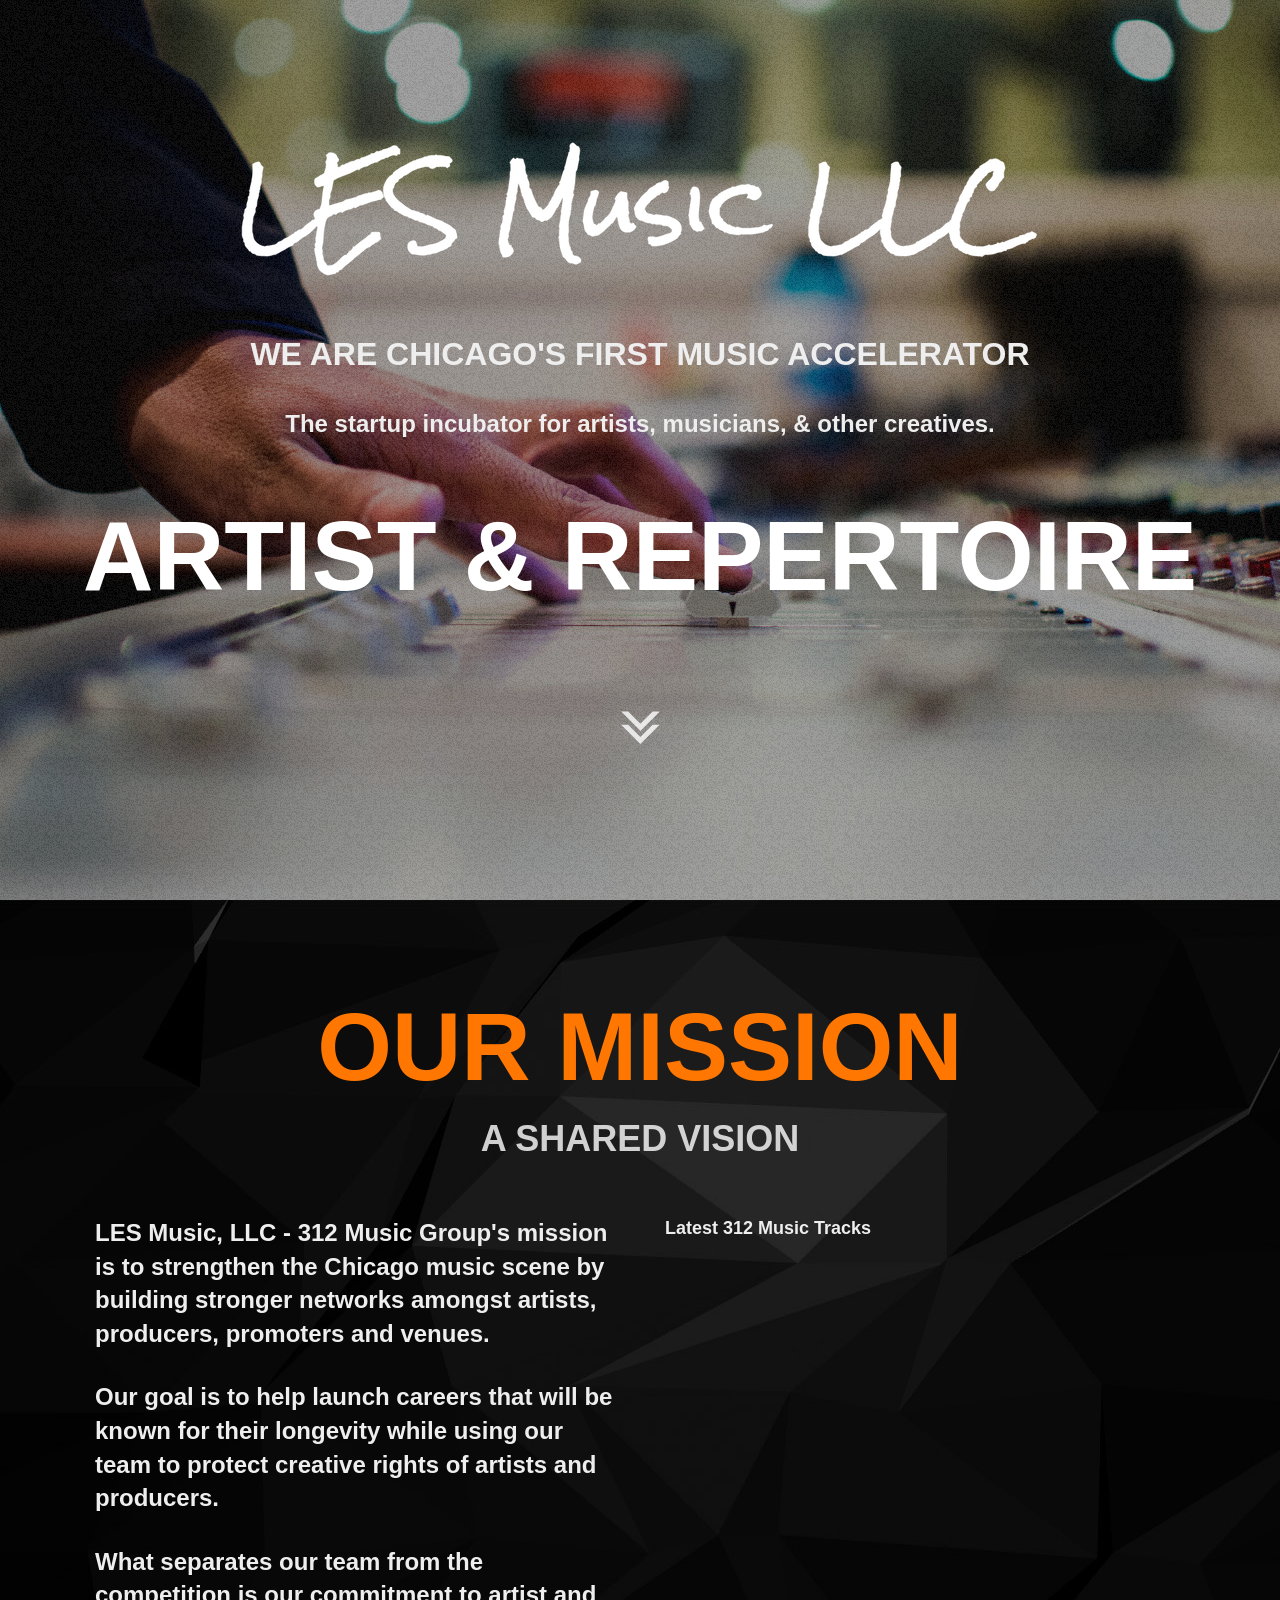
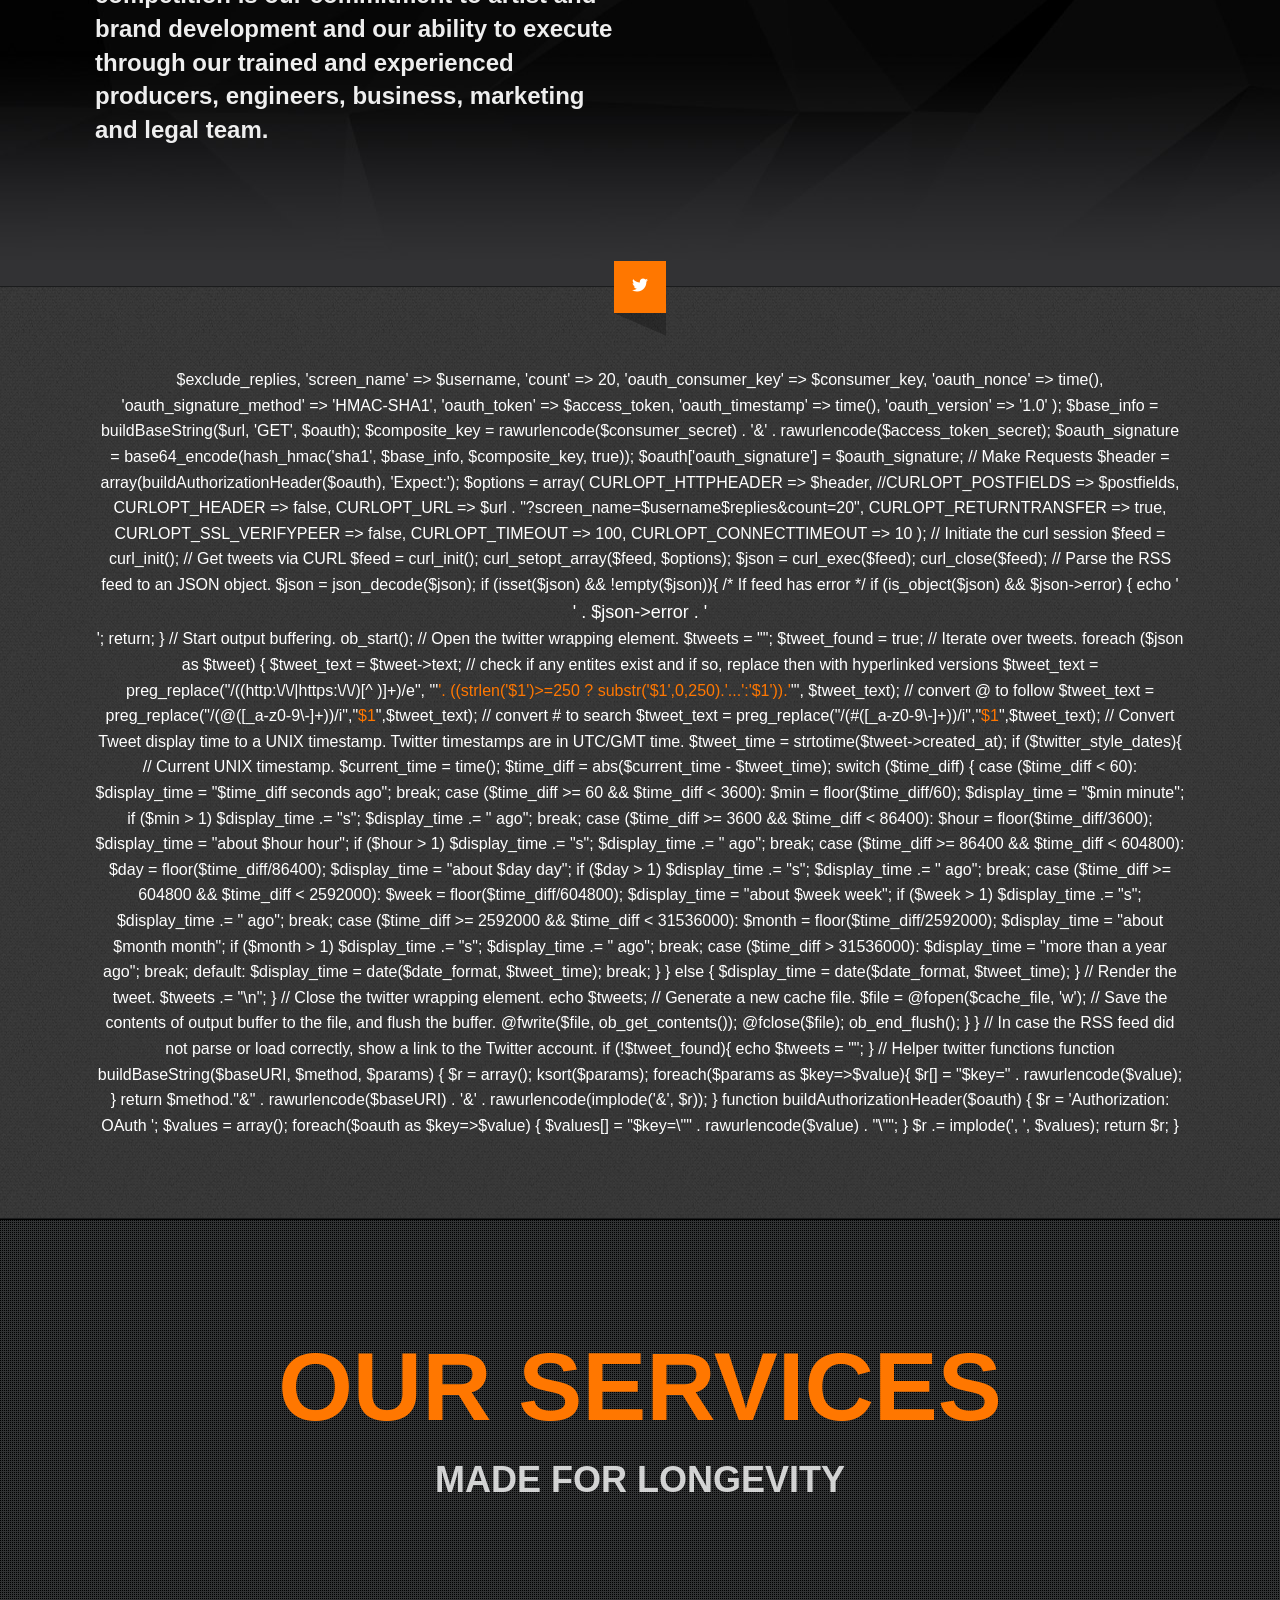
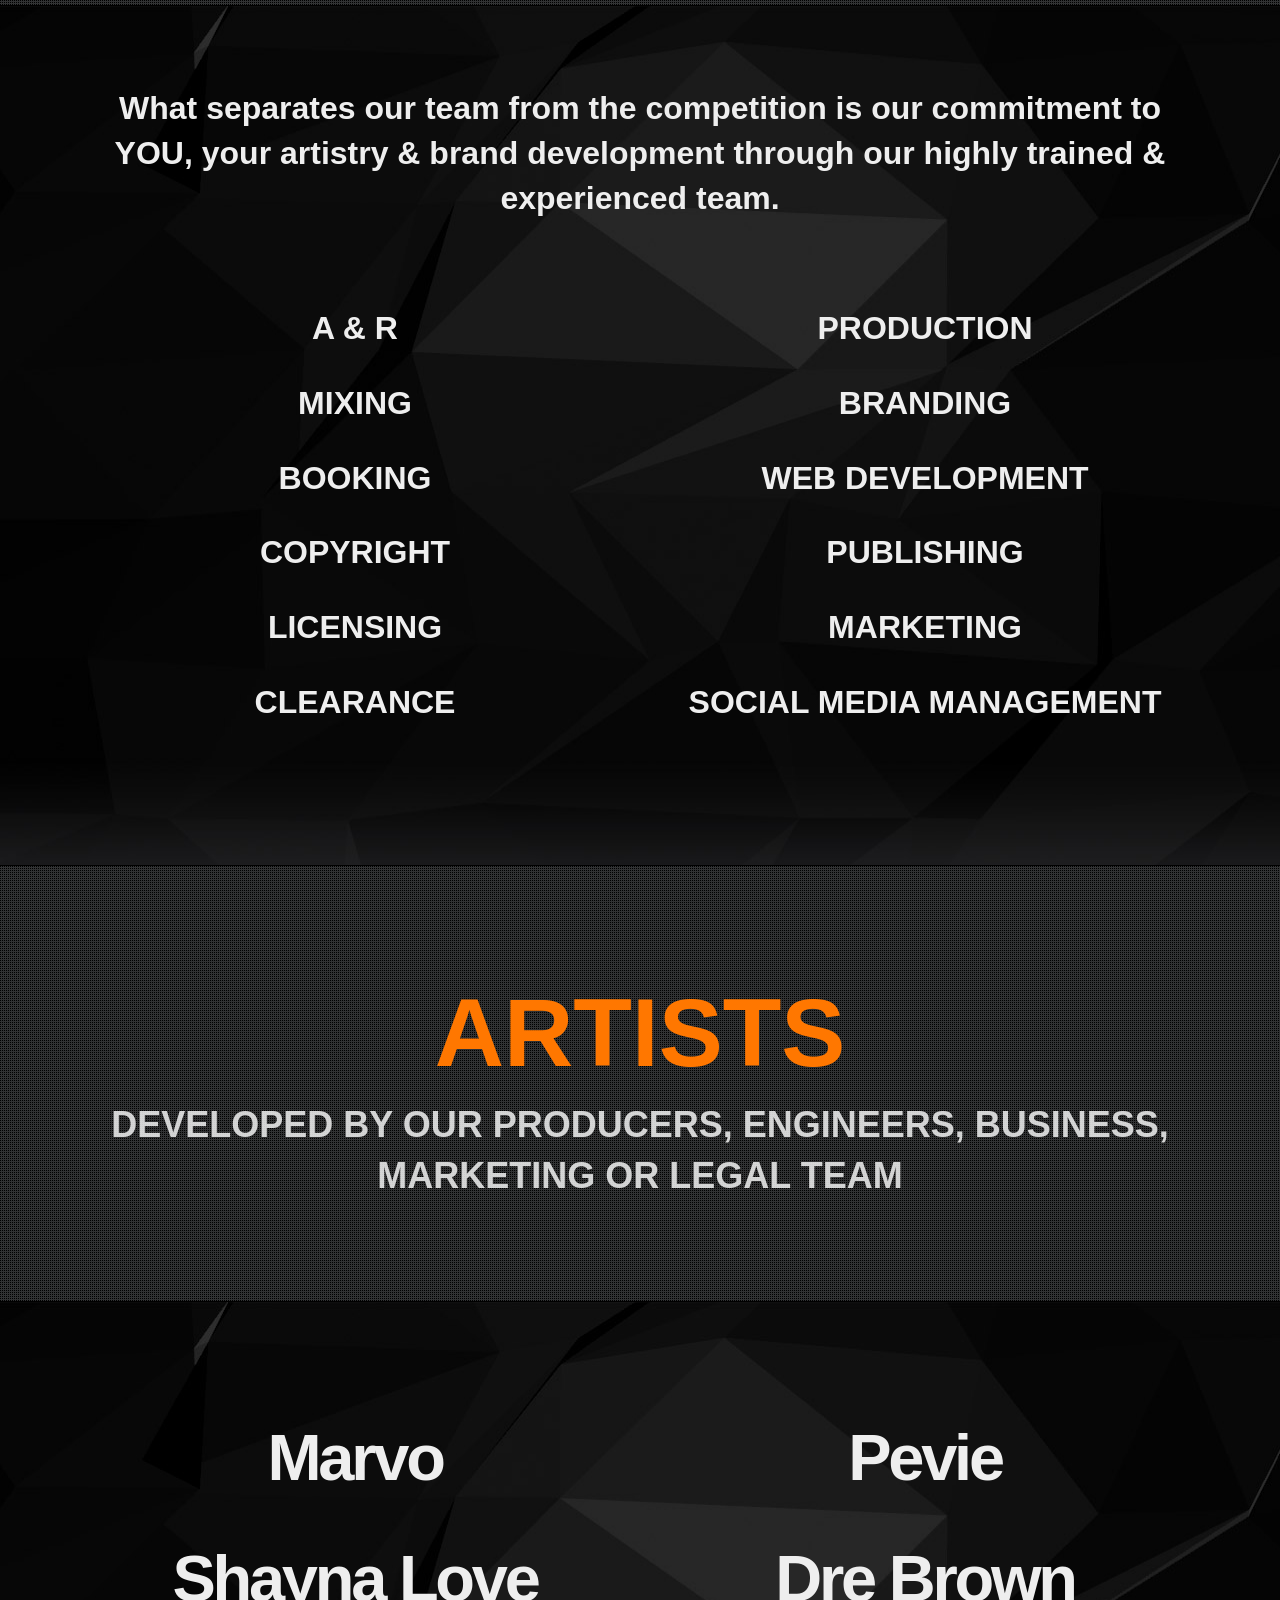
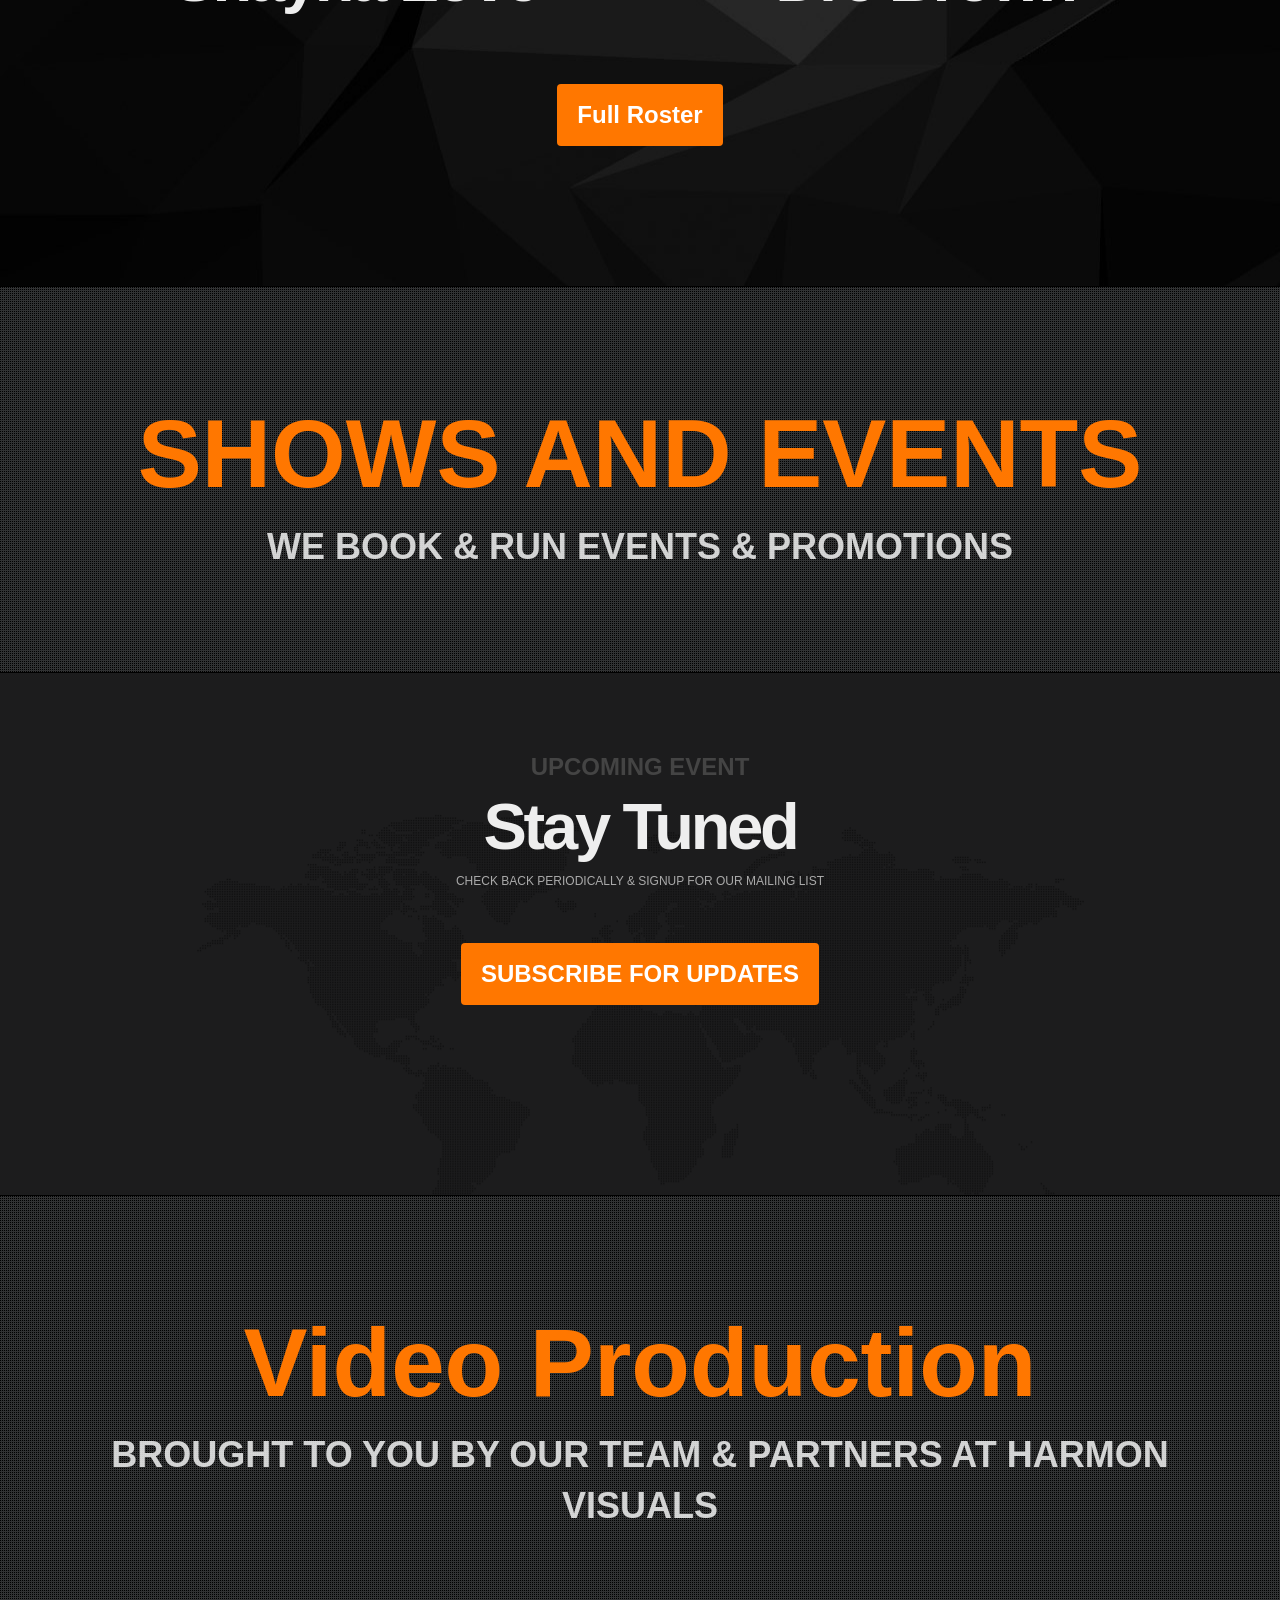
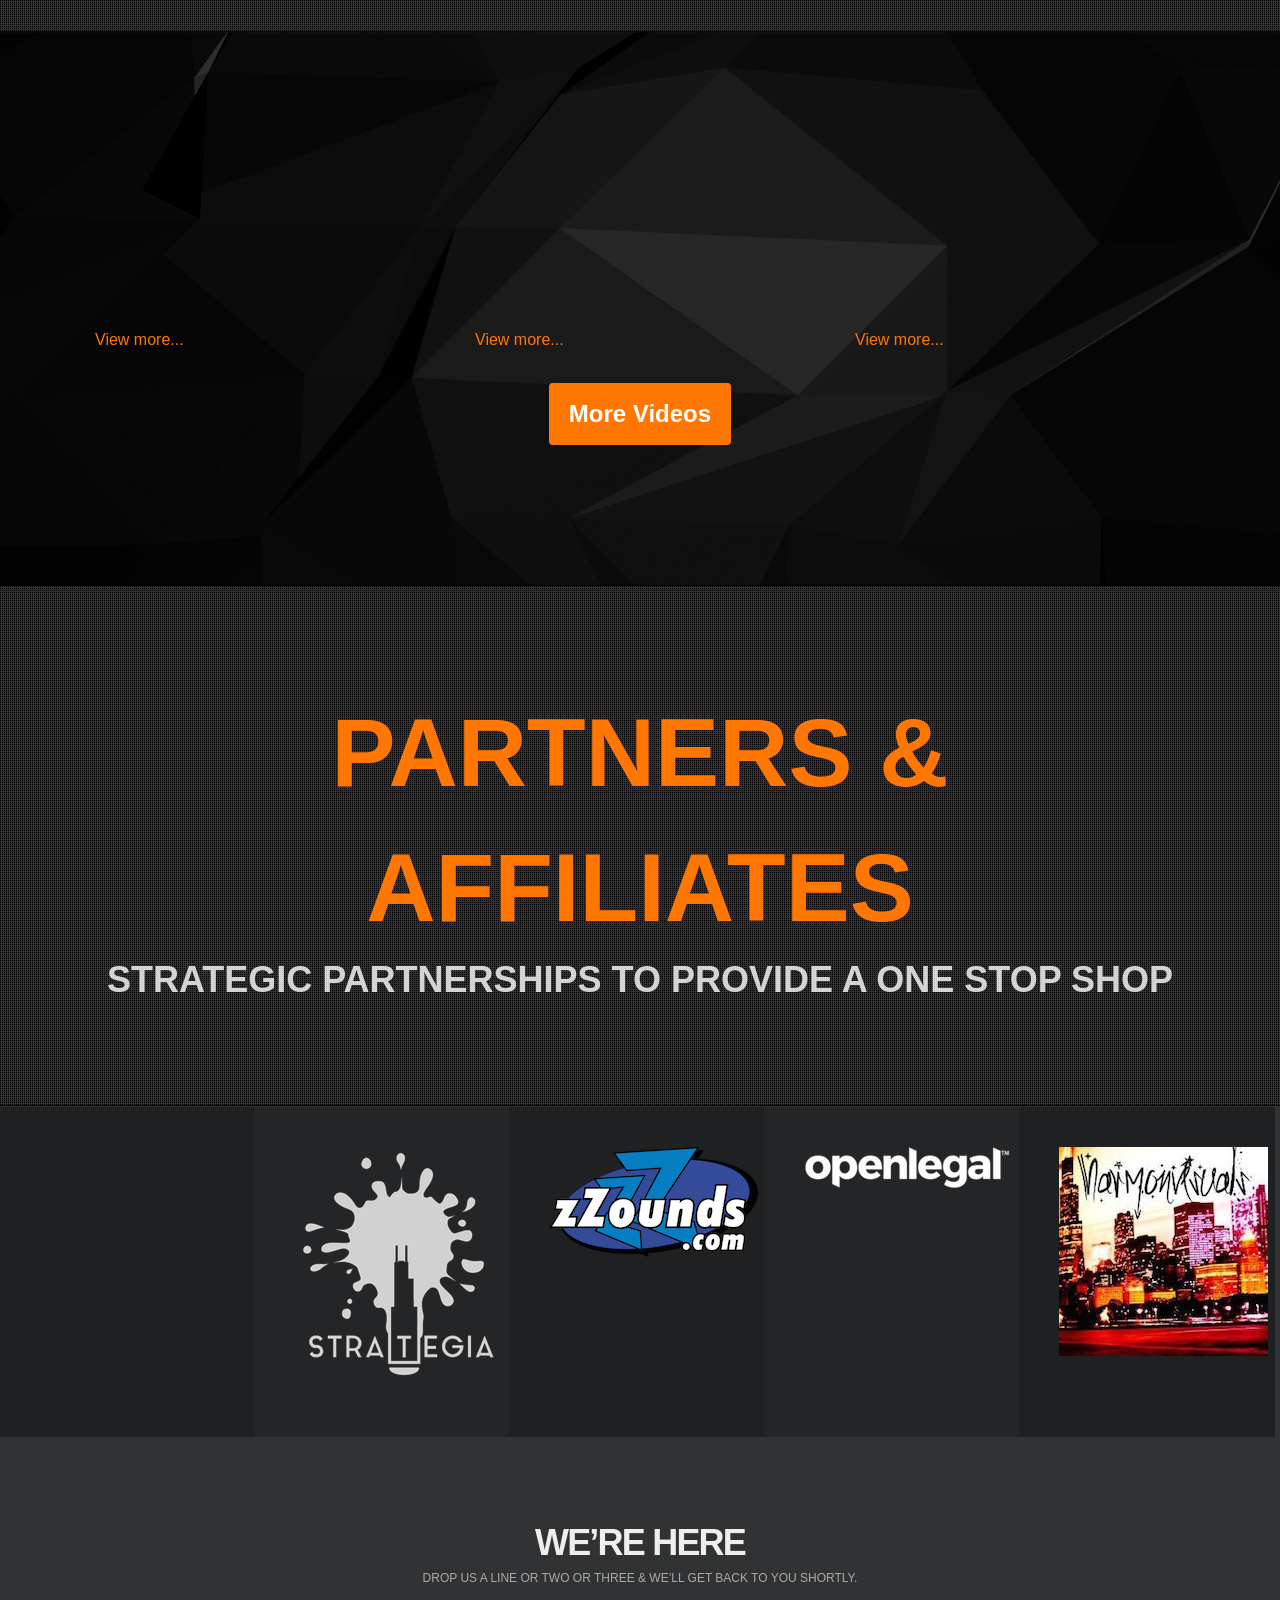
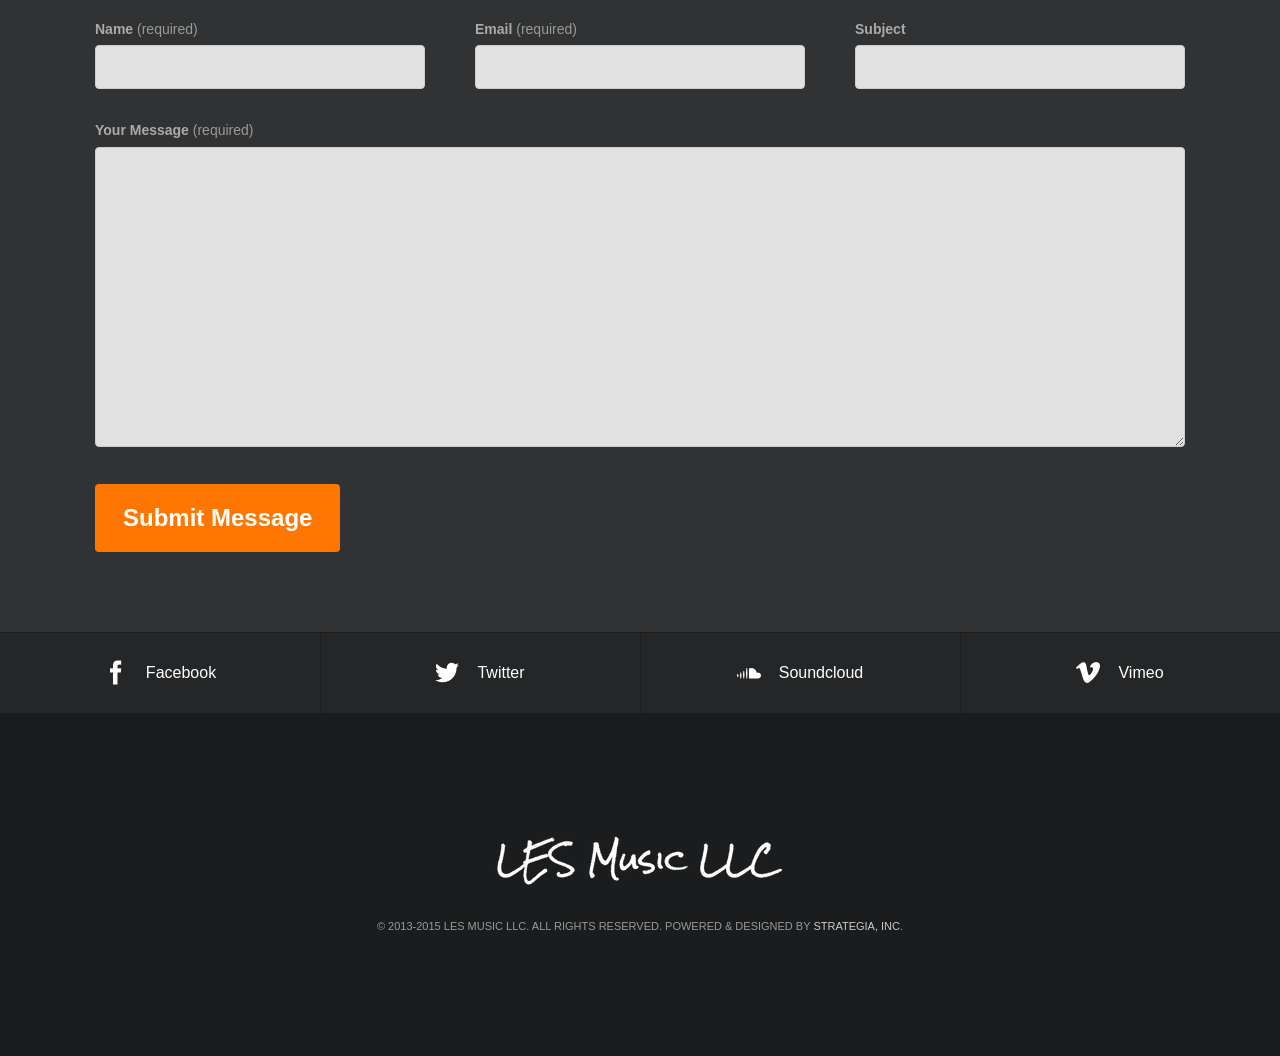
==== index.html @ 2bf1a060 "first committee check check" ====
<!doctype html>
<!-- paulirish.com/2008/conditional-stylesheets-vs-css-hacks-answer-neither/ -->
<!--[if lt IE 7]> <html class="no-js lt-ie9 lt-ie8 lt-ie7" lang="en"> <![endif]-->
<!--[if IE 7]>    <html class="no-js lt-ie9 lt-ie8" lang="en"> <![endif]-->
<!--[if IE 8]>    <html class="no-js lt-ie9" lang="en"> <![endif]-->
<!-- Consider adding a manifest.appcache: h5bp.com/d/Offline -->
<!--[if gt IE 8]><!--> 
<html class="no-js" lang="en-US"><!--<![endif]-->
<head>
	<title>LES Music LLC - 312 Music Group</title>
	<meta charset="utf-8">
	<!--[if IE]>
		<meta http-equiv="X-UA-Compatible" content="IE=edge,chrome=1" >
	<![endif]-->
	<meta name="viewport" content="user-scalable=no, width=device-width, initial-scale=1, maximum-scale=1" />
	<meta name="apple-mobile-web-app-capable" content="yes" />
	<meta name="author" content="ricgruber - Strategia, Inc." />
	<meta name="description" content="Chicago based full service Music Accelerator. We help artists at the beginning stages of their career with A&R, Mixing, Branding/Art, Writing & Production, Website Development & Digital Branding, Recording, Publishing & securing intellectual property." />
	<meta name="keywords"  content="Chicago, Music, Excelerator, Music Accelerator, Accelerator, Music Accelerator A and R, Mixing, Artist Branding, Branding, Lyric Writing, Music Production, Music Recording, Music Publishing, Copyright." />
	<!-- Fav icon -->
	<link rel="shortcut icon" href="img/favicon.ico" type="image/x-icon" />
	<!-- <meta name="robots" content="index,follow"> -->

	<!-- ############################# Stylesheets ############################# -->
	<link rel="stylesheet" href="css/menu.css" media="screen" />
	<link rel="stylesheet" href="css/style.css" media="screen" />
	<link rel="stylesheet" href="css/media-queries.css" media="screen" />
	<!-- Fancybox styles -->
	<link rel="stylesheet" href="css/fancybox.custom.css" media="screen" />
	<!-- Flexslider styles -->
	<link rel="stylesheet" href="css/flexslider.css" media="screen" />
	<!-- Fullwidth player -->
	<link rel="stylesheet" href="http://netdna.bootstrapcdn.com/font-awesome/4.0.3/css/font-awesome.css" />
	<link rel="stylesheet" type="text/css" href="css/jquery.fullwidthAudioPlayer.css">
	<!-- //Fullwidth player -->

	<!-- ############################# Javascripts ############################# -->
	<!-- jQuery -->
	<script src="http://ajax.googleapis.com/ajax/libs/jquery/1.8/jquery.min.js" type="text/javascript"></script>
	<!-- Add HTML5 support for older IE browsers -->
	<!--[if lt IE 9]> 
		<script src="js/html5.min.js"></script>
		<script src="js/selectivizr-and-extra-selectors.min.js"></script>
	<![endif]-->
	<!-- Modernizr -->
	<script src="js/modernizr.custom.js"></script>
	<script src="//load.sumome.com/" data-sumo-site-id="339742e7b1a7d56a0df34e37a14a7cf28da28b6153fb0144ded11384fae841db" async="async"></script>
</head>
<body>



<!-- ############################# intro ############################# -->
<section id="intro" class="intro-resize parallax clearfix" style="background-image: url(placeholders/soundboard.jpg)">
	<!-- animated bg -->
	<div class="intro-bg"></div>
	<!-- container -->
	<div class="container">
		<!-- ############ logo ############ -->
		<img id="intro-logo" src="placeholders/leslogo.png" alt="Logo">
		<h1>WE ARE CHICAGO'S FIRST MUSIC ACCELERATOR</h1>
		<h2>The startup incubator for artists, musicians, & other creatives.</h2>
		<!-- ############ ticker ############ -->
		<div id="ticker-wrap">
			<ul id="ticker">
				<!--<li>
					LES Music LLC
				</li>-->
				<li>
					Artist & Repertoire
				</li>
				<li>
					Mixing
				</li>
				<li>
					Artwork
				</li>
				<li>
					Writing & Production
				</li>
				<li>
					Web Development
				</li>
				<li>
					Digital Branding
				</li>
				<li>
					Recording
				</li>
				<li>
					Publishing
				</li>
			</ul>
		</div>
		
		<!-- ############ scroll arrows ############ -->
		<a id="scroll-arrows" class="smooth-scroll" href="#mission"><img src="img/scroll-arrows.png" alt="scroll down"></a>
	</div>
	<!-- /container -->
</section>
<!-- /intro -->


<!-- ############################# navigation section ############################# -->
<section id="main-nav-wrapper">
	<!-- main navigation -->
	<div id="main-nav">

		<!-- ############ search ############ -->
		<div id="search-wrap" style="display:none">
			<input type="text" placeholder="Search and hit enter..." name="s" id="search" />
		</div>
		<!-- /search -->

		<!-- navigation container -->
	   	<div class="nav-container">

		   	<!-- ############ logo ############ -->
		   	<a href="#intro" id="logo" class="smooth-scroll">
		   		<img src="placeholders/logo.png" alt="Logo">
		   	</a>
		   	<!-- /logo -->

		   	<!-- ############ icon navigation ############ -->
			<nav id="icon-nav">
				<ul>
					<li><a href="#intro" id="nav-up" class="smooth-scroll"><span class="icon-arrow-up-2"></span></a></li>
					<li><a href="#" id="nav-search"><span class="icon-search"></span></a></li>
				</ul>
			</nav>
			<!-- /icon navigation -->

			<!-- ############ navigation ############ -->
			<nav id="nav" class="one-page-nav">
				<ul>
					<li>
						<a href="#mission">Our Mission</a>
					</li>
					<li>
						<a href="#services">Services</a>
					</li>
					<!--<li>
						<a href="#artists">Artists</a>
					
								
					</li>-->
					<li> 
                		<a href="#artists">Artists</a>
                        <ul>
                        	
                            <li>
                            	<a href="#artists">Roster</a>
                            	<ul>
                            		<li>
                            			<a href="#">Marvo</a>
                            		</li>
                            		<li>
                            			<a href="#">Shayna Love</a>
                            		</li>
                            		<li>
                            			<a href="#">Pevie</a>
                            		</li>
                            		<li>
                            			<a href="#">Dre Brown</a>
                            		</li>
                            	</ul>
                            </li>
                        </ul>           
                    </li>
					
					<li>
						<a href="#events">Events</a>
					</li>
					<li>
						<a href="#videos">Videos</a>
					</li>
					<li>
						<a href="#panda">Partners & Affiliates</a>
					</li>
					
					<li>
						<a href="#contact">Contact</a>
					</li>
				</ul>
			</nav>
			<!-- /navigation -->

			<!-- responsive navigation -->
			<div id="dl-menu" class="dl-menuwrapper one-page-nav">
				<button class="dl-trigger">Open Menu</button>
				<!-- RESPONSIVE NAVIGATION HERE -->
			</div>
			<!-- /responsive navigation -->
	   	</div>
	   	<!-- /navigation container -->
	</div>
	<!-- /main navigation -->
</section>
<!-- /navigation section -->


<!-- ############ page container loaded via ajax ############ -->
<div id="custom-page" class="ajax-holder"></div>
<!-- /project container -->

<!-- ############ section container ############ -->
<section id="mission">
	<div id="bio-content" class="section-container clearfix">
		<!-- container -->
		<div class="container">
			<!-- row -->
			<div class="row">
				<!-- column -->
				<h2 class="section-heading">OUR MISSION</h2>
				<h6 class="section-sub-heading">A SHARED VISION</h6></br></br>
				<div class="col-1-2">
					<h2>LES Music, LLC - 312 Music Group's mission is to strengthen the Chicago music scene by building stronger networks amongst artists, producers, promoters and venues.</h2> 

<h2>Our goal is to help launch careers that will be known for their longevity while using our team to protect creative rights of artists and producers.</h2>

<h2>What separates our team from the competition is our commitment to artist and brand development and our ability to execute through our trained and experienced producers, engineers, business, marketing and legal team. </h2>


				</div>
				<!-- /column -->
				<!-- column -->
				<div class="col-1-2 last">
					 <h3>Latest 312 Music Tracks</h3>
                <iframe width="100%" height="450" scrolling="no" frameborder="no" src="https://w.soundcloud.com/player/?url=https%3A//api.soundcloud.com/users/3511683&amp;auto_play=false&amp;hide_related=false&amp;show_comments=true&amp;show_user=true&amp;show_reposts=false&amp;visual=true"></iframe>
				</div>
				<!-- /column -->
			</div>
			<!-- /row -->
			<!-- row -->
			
			
		</div>
		<!-- /container -->
	</div>
	<!-- /section container -->
</section>
<!-- /bio -->

<!-- ############################# recent tweet ############################# -->
<section class="recent-tweet">
    <!-- section sign -->
    <div class="section-sign">
        <span class="icon-twitter"></span>
    </div>
    <!-- /section sign -->
    <!-- container -->
    <div class="container clearfix">
        <!-- twitter feed -->
        <ul class="tweets" data-tweets-count="0">
        	<li>Oops, our Twitter feed is unavailable at the moment - <a href="http://twitter.com/lesmusicllc">Follow us on Twitter!</a></li>
        </ul>   
        <!-- /twitter feed  -->
    </div>
    <!-- /container -->
</section>
<!-- /recent tweet -->

<!-- ############################# Services ############################# -->
<section id="services" class="section">

	<!-- ############ Paralax Intro ############ -->
	<div id="portfolio-header" class="section-header parallax clearfix" style="background-image: url(img/services-header.jpg)" data-interia="0.1">
		<div class="overlay"></div> <!-- overlay layer -->
		<!-- /container -->
		<div class="container clearfix">
			<h2 class="section-heading">OUR SERVICES</h2>
			<h6 class="section-sub-heading">MADE FOR LONGEVITY</h6>
		</div>
		<!-- /container -->
	</div>
	<!-- /parallax intro -->
<!-- ############ section container ############ -->
	<div id="bio-content" class="section-container clearfix">
		<!-- container -->
		<div class="container">
			<!-- row -->
			<div class="row">
				<!-- column -->
				
					<center><h1>What separates our team from the competition is our commitment to YOU, your artistry & brand development through our highly trained & experienced <!--producers, engineers, business, marketing & legal-->team.</h1></center></br>
				

	<div class="row">
				<!-- column -->
				<div class="col-1-2">
		<center><p><h1>A & R</h1></p>
				<p><h1>MIXING</h1></p>
				<p><h1>BOOKING</h1></p>
				<p><h1>COPYRIGHT</h1></p>
				<p><h1>LICENSING</h1></p>
				<p><h1>CLEARANCE</h1></p>

</center>
				</div>
				<!-- /column -->
				<!-- column -->
				<div class="col-1-2 last">
		<center><p><h1>PRODUCTION</h1></p>
				<p><h1>BRANDING</h1></p>
				<p><h1>WEB DEVELOPMENT</h1></p>
				<p><h1>PUBLISHING</h1></p>
				<p><h1>MARKETING</h1></p>
				<p><h1>SOCIAL MEDIA MANAGEMENT</h1></p>	
					
</center>					
				</div>
				<!-- /column -->
			</div>
					
				</div>
				<!-- /column -->
				
			</div>
		
			
		</div>
		<!-- /container -->
	</div>
	<!-- /section container -->
</section>
<!-- /services -->

<!-- ############################# artists ############################# -->
<section id="artists" class="section">

	<!-- ############ Paralax Intro ############ -->
	<div id="portfolio-header" class="section-header parallax clearfix" style="background-image: url(img/artists-header.jpg)" data-interia="0.1">
		<div class="overlay"></div> <!-- overlay layer -->
		<!-- /container -->
		<div class="container clearfix">
			<h2 class="section-heading">ARTISTS</h2>
			<h6 class="section-sub-heading">DEVELOPED BY OUR PRODUCERS, ENGINEERS, BUSINESS, MARKETING OR LEGAL TEAM</h6>
		</div>
		<!-- /container -->
	</div>
	<!-- /parallax intro -->


<!-- ############ section container ############ -->
	<div id="bio-content" class="section-container clearfix">
		<!-- container -->
		<div class="container">
			<!-- row -->
			<div class="row">
				<!-- column -->
				<div class="col-1-2">
			<center><p><a href="#"><h2 class="content-title">Marvo</h2></a></p>
			<p><a href="#"><h2 class="content-title">Shayna Love</h2></a></p>
			<!--<p><a href="#"><h2 class="content-title">Ashley Sorrell</h2></a></p>-->
</center>
				</div>
				<!-- /column -->
				<!-- column -->
				<div class="col-1-2 last">
					<center><p><a href="#"><h2 class="content-title">Pevie</h2></a></p>
					<p><a href="#"><h2 class="content-title">Dre Brown</h2></a></p>
					<!--<p><a href="#"><h2 class="content-title">KD Young Cocky</h2></a></p>-->
					
</center>					
				</div>
				<!-- /column -->
			</div>
			<!-- /row -->
			<div class="row">
<center><p><a class="btn btn-cta btn-cta-secondary" href="#">Full Roster</a></p></center>
</div>
			
		</div>
		<!-- /container -->
	</div>
	<!-- /section container -->
</section>
<!-- /Artists -->




	<!-- ############ project container loaded via ajax ############ -->
	<div id="project" class="ajax-holder"></div>
	<!-- /project container -->

	<!-- ############################# events ############################# -->
<section id="events" class="section">

	<!-- ############ paralax intro ############ -->
	<div id="events-header" class="section-header parallax clearfix" style="background-image: url(img/events-header.jpg);" data-interia="0">
		<div class="overlay"></div> <!-- overlay layer -->
		<!-- container -->
		<div class="container clearfix">
			<!--<h6 class="section-sub-heading">SEE YOU AT THE CLUB</h6>-->
			<h2 class="section-heading">SHOWS AND EVENTS</h2>
						<h6 class="section-sub-heading">WE BOOK & RUN EVENTS & PROMOTIONS</h6>
		</div>
		<!-- /container -->
	</div>
	<!-- /parallax intro -->

	<!-- ############ event container loaded via ajax ############ -->
	<div id="event" class="ajax-holder"></div>
	<!-- /event container -->

<!-- ############################# upcoming event ############################# -->
<section id="upcoming-event" class="event-countdown">
	<!-- container -->
	<div class="container clearfix">
		<!-- ############ content header ############ -->
		<header class="content-header">
			<h6 class="upcoming-event">Upcoming Event</h6>
			<h2 class="content-title">Stay Tuned</h2>
			<span class="sub-heading">Check back periodically & signup for our mailing list</span>
				</br></br>
			<span class="sub-heading"><a class="btn btn-cta btn-cta-secondary" href="http://eepurl.com/bhcTDb">Subscribe for Updates</a></span>
			
		</header>
		<!-- /content header -->
		<!-- countdown -->
		<!--<div class="countdown" data-event-date="2014/10/18 20:20:00">
			<div class="days" data-label="Days">000</div>
			<div class="hours" data-label="Hours">000</div>
			<div class="minutes" data-label="Minutes">000</div>
			<div class="seconds" data-label="Seconds">000</div>
		</div>-->
		<!-- /countdown -->
	</div>
	<!-- /container -->
</section>
<!-- /upcoming event -->


<!-- ############################# Videos ############################# -->
<section id="videos" class="section">

	<!-- ############ Paralax Intro ############ -->
	<div id="portfolio-header" class="section-header parallax clearfix" style="background-image: url(img/artists-header.jpg)" data-interia="0.1">
		<div class="overlay"></div> <!-- overlay layer -->
		<!-- /container -->
		<div class="container clearfix">
			<h2 class="section-heading">Video Production</h2>
			<h6 class="section-sub-heading">BROUGHT TO YOU BY OUR TEAM & PARTNERS AT HARMON VISUALS</h6>
		</div>
		<!-- /container -->
	</div>
	<!-- /parallax intro -->


  <!-- row -->
  	<div id="bio-content" class="section-container clearfix">
		<!-- container -->
		<div class="container">
			<!-- row -->
            <div class="row">
                <!-- column -->
                <div class="col-1-3">
                    <!-- video -->
                    <iframe src="https://player.vimeo.com/video/98129486" width="330" height="185" frameborder="0" webkitallowfullscreen mozallowfullscreen allowfullscreen></iframe>
                     
                     <a href="http://lesmusicllc.com/videos.html">View more...</a>
                </div>
                <!-- /column -->
                <!-- column -->
                <div class="col-1-3">
                    <!-- video -->
                     <iframe src="https://player.vimeo.com/video/121313836" width="330" height="185" frameborder="0" webkitallowfullscreen mozallowfullscreen allowfullscreen></iframe>
                       
                     <a href="http://lesmusicllc.com/videos.html">View more...</a>
                </div>
                <!-- /column -->
                <!-- column -->
                <div class="col-1-3 last">
                    <!-- video -->
                   <iframe src="https://player.vimeo.com/video/119482204" width="330" height="185" frameborder="0" webkitallowfullscreen mozallowfullscreen allowfullscreen></iframe>
                   
                     <a href="http://lesmusicllc.com/videos.html">View more...</a>
                </div>
                <div class="row">
<center><p><a class="btn btn-cta btn-cta-secondary" href="http://lesmusicllc.com/videos.html">More Videos</a></p></center>
</div>
                <!-- /column -->
            </div>
        </div>
    </div>
            <!-- /row -->



<!-- ############ strategia partners ############ -->
	<!-- /more partners-->
	<section id="panda" class="section">
	<div id="events-header" class="section-header parallax clearfix" style="background-image: url(img/partners-headers.jpg);" data-interia="0">
		<div class="overlay"></div> <!-- overlay layer -->
		<!-- container -->
		<div class="container clearfix">
			<!--<h6 class="section-sub-heading">SEE YOU AT THE CLUB</h6>-->
			<h2 class="section-heading">PARTNERS & AFFILIATES</h2>
						<h6 class="section-sub-heading">STRATEGIC PARTNERSHIPS TO PROVIDE A ONE STOP SHOP</h6>
		</div>
		<!-- /container -->
	</div>
	<!-- /parallax intro -->

	<!-- ############ strategic partners tiles ############ -->
	<div class="masonry-events">
		
		<!-- event brick -->
		<a href="" class="event-brick event-by-ajax" data-ajax-options='{"target" :"#event"}'>
		
		</a>
		<!-- /event brick -->
		<!-- event brick -->
		<a href="http://strategiainc.com" class="event-brick event-by-ajax" data-ajax-options='{"target" :"#event"}'>
			<img src="img/Strategia-B-Logo.png">
			
		</a>
		<!-- /event brick -->
		<!-- event brick -->
		<a href="http://www.zzounds.com/a--3187516" rel="nofollow" class="event-brick event-by-ajax" data-ajax-options='{"target" :"#event"}'>
			<img src="img/zzounds.png"></a>
		<!-- /event brick -->
		<!-- event brick -->
		<a href="http://openlegal.co" rel="nofollow" class="event-brick event-by-ajax" data-ajax-options='{"target" :"#event"}'>
			<img src="img/Openlegal_allwhite_250.png"></a>
		<!-- /event brick -->
		<!-- event brick -->
		<a href="http://harmonvisuals.com/" class="event-brick event-by-ajax" data-ajax-options='{"target" :"#event"}'>
			<img src="img/harmonvisuals.jpg">
		</a>
		<!-- /event brick -->
		

	
	</div>
	<!-- /masonry events -->

</section>
<!-- /events -->

	




<!-- ############################# contact ############################# -->
<section id="contact" class="section">

    
	

	<!-- ############ section container ############ -->
	<div class="section-container container clearfix">

        <div class="row clearfix">
        	<h2 class="heading-m text-center">WE’RE HERE</h2>
        	<span class="sub-heading text-center">Drop us a line or two or three & we’ll get back to you shortly.</span>
        </div>

         <!--contact form-->
       <form action="plugins/contact-form.php" method="post" class="form contact-form">
        	<div class="row clearfix">
 				<div class="col-1-3">
 					<label for="contact-name"><strong>Name</strong> (required)</label>
					<input type="text" name="name" value="" id="contact-name" required>
 				</div>
 				<div class="col-1-3">
 					<label for="contact-email"><strong>Email</strong> (required)</label>
					<input type="email" name="email" value="" id="contact-email" required>
 				</div>
 				<div class="col-1-3 last">
 					<label for="contact-subject"><strong>Subject</strong></label>
					<input type="text" name="subject" value="" id="contact-subject">
 				</div>
        	</div>
        	<div class="row clearfix">
        		<div class="col-1-1">
        			<label for="contact-message"><strong>Your Message</strong> (required)</label>
					<textarea name="message" id="contact-message" cols="88" rows="6" required></textarea>
				</div>
        	</div>
        	<div class="hidden">
				<label for="contact-spam-check">Do not fill out this field this is spam check.</label>
				<input name="anty_spam" type="text" value="" id="contact-spam-check" />
			</div>
			<input type="submit" value="Submit Message" class="large">
			<div class="clear"></div>
        </form>
        <!-- /contact form -->

    </div>
    <!-- /section container -->

</section>
<!-- /contact -->

<!-- ############################# social ############################# -->
<section id="social">
 	<div class="flex-col-1-4"><a href="https://www.facebook.com/lesmusicllc" class="social-facebook"><span class="icon-facebook"></span>Facebook</a></div>
    <div class="flex-col-1-4"><a href="https://twitter.com/lesmusicllc" class="social-twitter"><span class="icon-twitter"></span>Twitter</a></div>
    <div class="flex-col-1-4"><a href="https://soundcloud.com/lesmusicllc" class="social-soundcloud"><span class="icon-soundcloud"></span>Soundcloud</a></div>
    <div class="flex-col-1-4"><a href="https://vimeo.com/harmonvisuals" class="social-vimeo"><span class="icon-vimeo"></span>Vimeo</a></div>
   
</section>


<!-- ############################# footer ############################# -->
<footer id="footer">
	<!-- container -->
	<div class="container">
		<div id="copyrights">
			<img src="placeholders/logo-footer.png" class="aligncenter" alt="footer-logo">
			&copy; 2013-2015 LES Music LLC. All Rights Reserved. Powered & Designed by<a href="http://strategiainc.com"> Strategia, Inc</a>.
		</div>
	</div>
	<!-- /container -->
</footer>
<!-- /footer -->





<!-- ############################# javascripts ############################# -->
<script src="js/jquery.easing-1.3.min.js"></script>
<script src="js/jquery.dlmenu.js"></script>
<script src="js/smoothscroll.js"></script>
<script src="js/jquery.scrollTo.min.js"></script>
<script src="js/jquery.parallax-1.1.3.js"></script>
<script src="js/jquery.isotope.min.js"></script>
<script src="js/jquery.nav.js"></script>
<script src="js/jquery.jail.js"></script>
<script src="js/jquery.flexslider-min.js"></script>
<script src="js/nprogress.js"></script>
<script src="js/jquery.countdown.js"></script>
<!-- fancybox -->
<script src="js/jquery.fancybox-1.3.4.pack.js"></script>
<!-- google scripts -->
<script src="https://maps.google.com/maps/api/js?sensor=false"></script>
<script src="js/jquery.gmap.min.js"></script>
<!-- fullwidth player -->
<script src="js/jquery-ui.js" type="text/javascript"></script>
<script src="https://connect.soundcloud.com/sdk.js"></script>
<script src="js/soundmanager2-nodebug-jsmin.js" type="text/javascript"></script>
<script src="js/jquery.fullwidthAudioPlayer.min.js" type="text/javascript"></script>
<!-- //fullwidth player -->
<!-- custom scripts -->
<script src="js/custom.js"></script>
</body>
</html>
---- css/menu.css ----
/**
 * 
 * http://www.codrops.com
 *
 * Licensed under the MIT license.
 * http://www.opensource.org/licenses/mit-license.php
 * 
 * Copyright 2013, Codrops
 * http://www.codrops.com
 */

/* Common styles of menus */

.dl-menuwrapper {
	width: 100%;
	max-width: 250px;
	float: left;
	position: relative;
	-webkit-perspective: 1000px;
	-moz-perspective: 1000px;
	perspective: 1000px;
	-webkit-perspective-origin: 50% 200%;
	-moz-perspective-origin: 50% 200%;
	perspective-origin: 50% 200%;
}

.dl-menuwrapper:first-child {
	margin-right: 100px;
}

.dl-menuwrapper button {
	background: #ccc;
	border: none;
	width: 48px;
	height: 45px;
	text-indent: -900em;
	overflow: hidden;
	position: relative;
	cursor: pointer;
	outline: none;
}

.dl-menuwrapper button:hover,
.dl-menuwrapper button.dl-active,
.dl-menuwrapper ul {
	background: #aaa;
}

.dl-menuwrapper button:after {
	content: '';
	position: absolute;
	width: 68%;
	height: 5px;
	background: #fff;
	top: 10px;
	left: 16%;
	box-shadow: 
		0 10px 0 #fff, 
		0 20px 0 #fff;
}

.dl-menuwrapper ul {
	padding: 0;
	margin: 0;
	list-style: none;
	-webkit-transform-style: preserve-3d;
	-moz-transform-style: preserve-3d;
	transform-style: preserve-3d;
}

.dl-menuwrapper li {
	position: relative;
	margin: 0;
	padding: 0;
}

.dl-menuwrapper li a {
	display: block;
	position: relative;
	padding: 15px 20px;
	font-size: 16px;
	line-height: 20px;
	font-weight: 300;
	color: #fff;
	outline: none;
}

.no-touch .dl-menuwrapper li a:hover {
	background: #252627;
}

.dl-menuwrapper li.dl-back > a {
	padding-left: 30px;
	background: rgba(0,0,0,0.1);
}

.dl-menuwrapper li.dl-back:after,
.dl-menuwrapper li > a:not(:only-child):after {
	position: absolute;
	top: 0;
	line-height: 50px;
	font-family: 'icomoon';
	speak: none;
	-webkit-font-smoothing: antialiased;
	content: "\e149";
}

.dl-menuwrapper li.dl-back:after {
	left: 10px;
	color: rgba(212,204,198,0.3);
	-webkit-transform: rotate(180deg);
	-moz-transform: rotate(180deg);
	transform: rotate(180deg);
}

.dl-menuwrapper li > a:after {
	right: 10px;
	color: rgba(0,0,0,0.15);
}

.dl-menuwrapper .dl-menu {
	margin: 5px 0 0 0;
	position: absolute;
	width: 100%;
	opacity: 0;
	pointer-events: none;
	-webkit-transform: translateY(10px);
	-moz-transform: translateY(10px);
	transform: translateY(10px);
	-webkit-backface-visibility: hidden;
	-moz-backface-visibility: hidden;
	backface-visibility: hidden;
}

.dl-menuwrapper .dl-menu.dl-menu-toggle {
	-webkit-transition: all 0.3s ease;
	-moz-transition: all 0.3s ease;
	transition: all 0.3s ease;
}

.dl-menuwrapper .dl-menu.dl-menuopen {
	opacity: 1;
	pointer-events: auto;
	-webkit-transform: translateY(0px);
	-moz-transform: translateY(0px);
	transform: translateY(0px);
}

/* Hide the inner submenus */
.dl-menuwrapper li .dl-submenu {
	display: none;
}

/* 
When a submenu is openend, we will hide all li siblings.
For that we give a class to the parent menu called "dl-subview".
We also hide the submenu link. 
The opened submenu will get the class "dl-subviewopen".
All this is done for any sub-level being entered.
*/
.dl-menu.dl-subview li,
.dl-menu.dl-subview li.dl-subviewopen > a,
.dl-menu.dl-subview li.dl-subview > a {
	display: none;
}

.dl-menu.dl-subview li.dl-subview,
.dl-menu.dl-subview li.dl-subview .dl-submenu,
.dl-menu.dl-subview li.dl-subviewopen,
.dl-menu.dl-subview li.dl-subviewopen > .dl-submenu,
.dl-menu.dl-subview li.dl-subviewopen > .dl-submenu > li {
	display: block;
}

/* Dynamically added submenu outside of the menu context */
.dl-menuwrapper > .dl-submenu {
	position: absolute;
	width: 100%;
	top: 50px;
	left: 0;
	margin: 0;
}

/* Animation classes for moving out and in */

.dl-menu.dl-animate-out-1 {
	-webkit-animation: MenuAnimOut1 0.4s;
	-moz-animation: MenuAnimOut1 0.4s;
	animation: MenuAnimOut1 0.4s;
}

.dl-menu.dl-animate-out-2 {
	-webkit-animation: MenuAnimOut2 0.3s ease-in-out;
	-moz-animation: MenuAnimOut2 0.3s ease-in-out;
	animation: MenuAnimOut2 0.3s ease-in-out;
}

.dl-menu.dl-animate-out-3 {
	-webkit-animation: MenuAnimOut3 0.4s ease;
	-moz-animation: MenuAnimOut3 0.4s ease;
	animation: MenuAnimOut3 0.4s ease;
}

.dl-menu.dl-animate-out-4 {
	-webkit-animation: MenuAnimOut4 0.4s ease;
	-moz-animation: MenuAnimOut4 0.4s ease;
	animation: MenuAnimOut4 0.4s ease;
}

.dl-menu.dl-animate-out-5 {
	-webkit-animation: MenuAnimOut5 0.4s ease;
	-moz-animation: MenuAnimOut5 0.4s ease;
	animation: MenuAnimOut5 0.4s ease;
}

@-webkit-keyframes MenuAnimOut1 {
	50% {
		-webkit-transform: translateZ(-250px) rotateY(30deg);
	}
	75% {
		-webkit-transform: translateZ(-372.5px) rotateY(15deg);
		opacity: .5;
	}
	100% {
		-webkit-transform: translateZ(-500px) rotateY(0deg);
		opacity: 0;
	}
}

@-webkit-keyframes MenuAnimOut2 {
	100% {
		-webkit-transform: translateX(-100%);
		opacity: 0;
	}
}

@-webkit-keyframes MenuAnimOut3 {
	100% {
		-webkit-transform: translateZ(300px);
		opacity: 0;
	}
}

@-webkit-keyframes MenuAnimOut4 {
	100% {
		-webkit-transform: translateZ(-300px);
		opacity: 0;
	}
}

@-webkit-keyframes MenuAnimOut5 {
	100% {
		-webkit-transform: translateY(40%);
		opacity: 0;
	}
}

@-moz-keyframes MenuAnimOut1 {
	50% {
		-moz-transform: translateZ(-250px) rotateY(30deg);
	}
	75% {
		-moz-transform: translateZ(-372.5px) rotateY(15deg);
		opacity: .5;
	}
	100% {
		-moz-transform: translateZ(-500px) rotateY(0deg);
		opacity: 0;
	}
}

@-moz-keyframes MenuAnimOut2 {
	100% {
		-moz-transform: translateX(-100%);
		opacity: 0;
	}
}

@-moz-keyframes MenuAnimOut3 {
	100% {
		-moz-transform: translateZ(300px);
		opacity: 0;
	}
}

@-moz-keyframes MenuAnimOut4 {
	100% {
		-moz-transform: translateZ(-300px);
		opacity: 0;
	}
}

@-moz-keyframes MenuAnimOut5 {
	100% {
		-moz-transform: translateY(40%);
		opacity: 0;
	}
}

@keyframes MenuAnimOut1 {
	50% {
		transform: translateZ(-250px) rotateY(30deg);
	}
	75% {
		transform: translateZ(-372.5px) rotateY(15deg);
		opacity: .5;
	}
	100% {
		transform: translateZ(-500px) rotateY(0deg);
		opacity: 0;
	}
}

@keyframes MenuAnimOut2 {
	100% {
		transform: translateX(-100%);
		opacity: 0;
	}
}

@keyframes MenuAnimOut3 {
	100% {
		transform: translateZ(300px);
		opacity: 0;
	}
}

@keyframes MenuAnimOut4 {
	100% {
		transform: translateZ(-300px);
		opacity: 0;
	}
}

@keyframes MenuAnimOut5 {
	100% {
		transform: translateY(40%);
		opacity: 0;
	}
}

.dl-menu.dl-animate-in-1 {
	-webkit-animation: MenuAnimIn1 0.3s;
	-moz-animation: MenuAnimIn1 0.3s;
	animation: MenuAnimIn1 0.3s;
}

.dl-menu.dl-animate-in-2 {
	-webkit-animation: MenuAnimIn2 0.3s ease-in-out;
	-moz-animation: MenuAnimIn2 0.3s ease-in-out;
	animation: MenuAnimIn2 0.3s ease-in-out;
}

.dl-menu.dl-animate-in-3 {
	-webkit-animation: MenuAnimIn3 0.4s ease;
	-moz-animation: MenuAnimIn3 0.4s ease;
	animation: MenuAnimIn3 0.4s ease;
}

.dl-menu.dl-animate-in-4 {
	-webkit-animation: MenuAnimIn4 0.4s ease;
	-moz-animation: MenuAnimIn4 0.4s ease;
	animation: MenuAnimIn4 0.4s ease;
}

.dl-menu.dl-animate-in-5 {
	-webkit-animation: MenuAnimIn5 0.4s ease;
	-moz-animation: MenuAnimIn5 0.4s ease;
	animation: MenuAnimIn5 0.4s ease;
}

@-webkit-keyframes MenuAnimIn1 {
	0% {
		-webkit-transform: translateZ(-500px) rotateY(0deg);
		opacity: 0;
	}
	20% {
		-webkit-transform: translateZ(-250px) rotateY(30deg);
		opacity: 0.5;
	}
	100% {
		-webkit-transform: translateZ(0px) rotateY(0deg);
		opacity: 1;
	}
}

@-webkit-keyframes MenuAnimIn2 {
	0% {
		-webkit-transform: translateX(-100%);
		opacity: 0;
	}
	100% {
		-webkit-transform: translateX(0px);
		opacity: 1;
	}
}

@-webkit-keyframes MenuAnimIn3 {
	0% {
		-webkit-transform: translateZ(300px);
		opacity: 0;
	}
	100% {
		-webkit-transform: translateZ(0px);
		opacity: 1;
	}
}

@-webkit-keyframes MenuAnimIn4 {
	0% {
		-webkit-transform: translateZ(-300px);
		opacity: 0;
	}
	100% {
		-webkit-transform: translateZ(0px);
		opacity: 1;
	}
}

@-webkit-keyframes MenuAnimIn5 {
	0% {
		-webkit-transform: translateY(40%);
		opacity: 0;
	}
	100% {
		-webkit-transform: translateY(0);
		opacity: 1;
	}
}

@-moz-keyframes MenuAnimIn1 {
	0% {
		-moz-transform: translateZ(-500px) rotateY(0deg);
		opacity: 0;
	}
	20% {
		-moz-transform: translateZ(-250px) rotateY(30deg);
		opacity: 0.5;
	}
	100% {
		-moz-transform: translateZ(0px) rotateY(0deg);
		opacity: 1;
	}
}

@-moz-keyframes MenuAnimIn2 {
	0% {
		-moz-transform: translateX(-100%);
		opacity: 0;
	}
	100% {
		-moz-transform: translateX(0px);
		opacity: 1;
	}
}

@-moz-keyframes MenuAnimIn3 {
	0% {
		-moz-transform: translateZ(300px);
		opacity: 0;
	}
	100% {
		-moz-transform: translateZ(0px);
		opacity: 1;
	}
}

@-moz-keyframes MenuAnimIn4 {
	0% {
		-moz-transform: translateZ(-300px);
		opacity: 0;
	}
	100% {
		-moz-transform: translateZ(0px);
		opacity: 1;
	}
}

@-moz-keyframes MenuAnimIn5 {
	0% {
		-moz-transform: translateY(40%);
		opacity: 0;
	}
	100% {
		-moz-transform: translateY(0);
		opacity: 1;
	}
}

@keyframes MenuAnimIn1 {
	0% {
		transform: translateZ(-500px) rotateY(0deg);
		opacity: 0;
	}
	20% {
		transform: translateZ(-250px) rotateY(30deg);
		opacity: 0.5;
	}
	100% {
		transform: translateZ(0px) rotateY(0deg);
		opacity: 1;
	}
}

@keyframes MenuAnimIn2 {
	0% {
		transform: translateX(-100%);
		opacity: 0;
	}
	100% {
		transform: translateX(0px);
		opacity: 1;
	}
}

@keyframes MenuAnimIn3 {
	0% {
		transform: translateZ(300px);
		opacity: 0;
	}
	100% {
		transform: translateZ(0px);
		opacity: 1;
	}
}

@keyframes MenuAnimIn4 {
	0% {
		transform: translateZ(-300px);
		opacity: 0;
	}
	100% {
		transform: translateZ(0px);
		opacity: 1;
	}
}

@keyframes MenuAnimIn5 {
	0% {
		transform: translateY(40%);
		opacity: 0;
	}
	100% {
		transform: translateY(0);
		opacity: 1;
	}
}

.dl-menuwrapper > .dl-submenu.dl-animate-in-1 {
	-webkit-animation: SubMenuAnimIn1 0.4s ease;
	-moz-animation: SubMenuAnimIn1 0.4s ease;
	animation: SubMenuAnimIn1 0.4s ease;
}

.dl-menuwrapper > .dl-submenu.dl-animate-in-2 {
	-webkit-animation: SubMenuAnimIn2 0.3s ease-in-out;
	-moz-animation: SubMenuAnimIn2 0.3s ease-in-out;
	animation: SubMenuAnimIn2 0.3s ease-in-out;
}

.dl-menuwrapper > .dl-submenu.dl-animate-in-3 {
	-webkit-animation: SubMenuAnimIn3 0.4s ease;
	-moz-animation: SubMenuAnimIn3 0.4s ease;
	animation: SubMenuAnimIn3 0.4s ease;
}

.dl-menuwrapper > .dl-submenu.dl-animate-in-4 {
	-webkit-animation: SubMenuAnimIn4 0.4s ease;
	-moz-animation: SubMenuAnimIn4 0.4s ease;
	animation: SubMenuAnimIn4 0.4s ease;
}

.dl-menuwrapper > .dl-submenu.dl-animate-in-5 {
	-webkit-animation: SubMenuAnimIn5 0.4s ease;
	-moz-animation: SubMenuAnimIn5 0.4s ease;
	animation: SubMenuAnimIn5 0.4s ease;
}

@-webkit-keyframes SubMenuAnimIn1 {
	0% {
		-webkit-transform: translateX(50%);
		opacity: 0;
	}
	100% {
		-webkit-transform: translateX(0px);
		opacity: 1;
	}
}

@-webkit-keyframes SubMenuAnimIn2 {
	0% {
		-webkit-transform: translateX(100%);
		opacity: 0;
	}
	100% {
		-webkit-transform: translateX(0px);
		opacity: 1;
	}
}

@-webkit-keyframes SubMenuAnimIn3 {
	0% {
		-webkit-transform: translateZ(-300px);
		opacity: 0;
	}
	100% {
		-webkit-transform: translateZ(0px);
		opacity: 1;
	}
}

@-webkit-keyframes SubMenuAnimIn4 {
	0% {
		-webkit-transform: translateZ(300px);
		opacity: 0;
	}
	100% {
		-webkit-transform: translateZ(0px);
		opacity: 1;
	}
}

@-webkit-keyframes SubMenuAnimIn5 {
	0% {
		-webkit-transform: translateZ(-200px);
		opacity: 0;
	}
	100% {
		-webkit-transform: translateZ(0);
		opacity: 1;
	}
}

@-moz-keyframes SubMenuAnimIn1 {
	0% {
		-moz-transform: translateX(50%);
		opacity: 0;
	}
	100% {
		-moz-transform: translateX(0px);
		opacity: 1;
	}
}

@-moz-keyframes SubMenuAnimIn2 {
	0% {
		-moz-transform: translateX(100%);
		opacity: 0;
	}
	100% {
		-moz-transform: translateX(0px);
		opacity: 1;
	}
}

@-moz-keyframes SubMenuAnimIn3 {
	0% {
		-moz-transform: translateZ(-300px);
		opacity: 0;
	}
	100% {
		-moz-transform: translateZ(0px);
		opacity: 1;
	}
}

@-moz-keyframes SubMenuAnimIn4 {
	0% {
		-moz-transform: translateZ(300px);
		opacity: 0;
	}
	100% {
		-moz-transform: translateZ(0px);
		opacity: 1;
	}
}

@-moz-keyframes SubMenuAnimIn5 {
	0% {
		-moz-transform: translateZ(-200px);
		opacity: 0;
	}
	100% {
		-moz-transform: translateZ(0);
		opacity: 1;
	}
}

@keyframes SubMenuAnimIn1 {
	0% {
		transform: translateX(50%);
		opacity: 0;
	}
	100% {
		transform: translateX(0px);
		opacity: 1;
	}
}

@keyframes SubMenuAnimIn2 {
	0% {
		transform: translateX(100%);
		opacity: 0;
	}
	100% {
		transform: translateX(0px);
		opacity: 1;
	}
}

@keyframes SubMenuAnimIn3 {
	0% {
		transform: translateZ(-300px);
		opacity: 0;
	}
	100% {
		transform: translateZ(0px);
		opacity: 1;
	}
}

@keyframes SubMenuAnimIn4 {
	0% {
		transform: translateZ(300px);
		opacity: 0;
	}
	100% {
		transform: translateZ(0px);
		opacity: 1;
	}
}

@keyframes SubMenuAnimIn5 {
	0% {
		transform: translateZ(-200px);
		opacity: 0;
	}
	100% {
		transform: translateZ(0);
		opacity: 1;
	}
}

.dl-menuwrapper > .dl-submenu.dl-animate-out-1 {
	-webkit-animation: SubMenuAnimOut1 0.4s ease;
	-moz-animation: SubMenuAnimOut1 0.4s ease;
	animation: SubMenuAnimOut1 0.4s ease;
}

.dl-menuwrapper > .dl-submenu.dl-animate-out-2 {
	-webkit-animation: SubMenuAnimOut2 0.3s ease-in-out;
	-moz-animation: SubMenuAnimOut2 0.3s ease-in-out;
	animation: SubMenuAnimOut2 0.3s ease-in-out;
}

.dl-menuwrapper > .dl-submenu.dl-animate-out-3 {
	-webkit-animation: SubMenuAnimOut3 0.4s ease;
	-moz-animation: SubMenuAnimOut3 0.4s ease;
	animation: SubMenuAnimOut3 0.4s ease;
}

.dl-menuwrapper > .dl-submenu.dl-animate-out-4 {
	-webkit-animation: SubMenuAnimOut4 0.4s ease;
	-moz-animation: SubMenuAnimOut4 0.4s ease;
	animation: SubMenuAnimOut4 0.4s ease;
}

.dl-menuwrapper > .dl-submenu.dl-animate-out-5 {
	-webkit-animation: SubMenuAnimOut5 0.4s ease;
	-moz-animation: SubMenuAnimOut5 0.4s ease;
	animation: SubMenuAnimOut5 0.4s ease;
}

@-webkit-keyframes SubMenuAnimOut1 {
	0% {
		-webkit-transform: translateX(0%);
		opacity: 1;
	}
	100% {
		-webkit-transform: translateX(50%);
		opacity: 0;
	}
}

@-webkit-keyframes SubMenuAnimOut2 {
	0% {
		-webkit-transform: translateX(0%);
		opacity: 1;
	}
	100% {
		-webkit-transform: translateX(100%);
		opacity: 0;
	}
}

@-webkit-keyframes SubMenuAnimOut3 {
	0% {
		-webkit-transform: translateZ(0px);
		opacity: 1;
	}
	100% {
		-webkit-transform: translateZ(-300px);
		opacity: 0;
	}
}

@-webkit-keyframes SubMenuAnimOut4 {
	0% {
		-webkit-transform: translateZ(0px);
		opacity: 1;
	}
	100% {
		-webkit-transform: translateZ(300px);
		opacity: 0;
	}
}

@-webkit-keyframes SubMenuAnimOut5 {
	0% {
		-webkit-transform: translateZ(0);
		opacity: 1;
	}
	100% {
		-webkit-transform: translateZ(-200px);
		opacity: 0;
	}
}

@-moz-keyframes SubMenuAnimOut1 {
	0% {
		-moz-transform: translateX(0%);
		opacity: 1;
	}
	100% {
		-moz-transform: translateX(50%);
		opacity: 0;
	}
}

@-moz-keyframes SubMenuAnimOut2 {
	0% {
		-moz-transform: translateX(0%);
		opacity: 1;
	}
	100% {
		-moz-transform: translateX(100%);
		opacity: 0;
	}
}

@-moz-keyframes SubMenuAnimOut3 {
	0% {
		-moz-transform: translateZ(0px);
		opacity: 1;
	}
	100% {
		-moz-transform: translateZ(-300px);
		opacity: 0;
	}
}

@-moz-keyframes SubMenuAnimOut4 {
	0% {
		-moz-transform: translateZ(0px);
		opacity: 1;
	}
	100% {
		-moz-transform: translateZ(300px);
		opacity: 0;
	}
}

@-moz-keyframes SubMenuAnimOut5 {
	0% {
		-moz-transform: translateZ(0);
		opacity: 1;
	}
	100% {
		-moz-transform: translateZ(-200px);
		opacity: 0;
	}
}

@keyframes SubMenuAnimOut1 {
	0% {
		transform: translateX(0%);
		opacity: 1;
	}
	100% {
		transform: translateX(50%);
		opacity: 0;
	}
}

@keyframes SubMenuAnimOut2 {
	0% {
		transform: translateX(0%);
		opacity: 1;
	}
	100% {
		transform: translateX(100%);
		opacity: 0;
	}
}

@keyframes SubMenuAnimOut3 {
	0% {
		transform: translateZ(0px);
		opacity: 1;
	}
	100% {
		transform: translateZ(-300px);
		opacity: 0;
	}
}

@keyframes SubMenuAnimOut4 {
	0% {
		transform: translateZ(0px);
		opacity: 1;
	}
	100% {
		transform: translateZ(300px);
		opacity: 0;
	}
}

@keyframes SubMenuAnimOut5 {
	0% {
		transform: translateZ(0);
		opacity: 1;
	}
	100% {
		transform: translateZ(-200px);
		opacity: 0;
	}
}

/* No JS Fallback */
.no-js .dl-menuwrapper .dl-menu {
	position: relative;
	opacity: 1;
	-webkit-transform: none;
	-moz-transform: none;
	transform: none;
}

.no-js .dl-menuwrapper li .dl-submenu {
	display: block;
}

.no-js .dl-menuwrapper li.dl-back {
	display: none;
}

.no-js .dl-menuwrapper li > a:not(:only-child) {
	background: rgba(0,0,0,0.1);
}

.no-js .dl-menuwrapper li > a:not(:only-child):after {
	content: '';
}

/* Colors */
.dl-menuwrapper button {
	background: #1b1c1d;
}

.dl-menuwrapper button:hover,
.dl-menuwrapper button.dl-active,
.dl-menuwrapper ul {
	background: #1b1c1d;
}
.dl-menuwrapper li a { 
	color: #aaa;
	font-size: 13px;
}
.dl-menuwrapper li > a:after {
	color: rgba(212,204,198,0.3);
}
.dl-menuwrapper li.dl-back:after {
	color: rgba(212,204,198,0.3);
}

.dl-menuwrapper .dl-menu { 
	overflow-x: hidden;
	overflow-y: auto;
	width: 250px;
	-webkit-overflow-scrolling: touch;
	overflow-scrolling: touch;
}
---- css/style.css ----
/* Import styles
 ------------------------------------------------------------------------*/

/* Icons Font */
@import url(../fonts/iconmoon.css) screen;


/* ----------------------------------------------------------------------
	Reset & Clearfix (http://meyerweb.com/eric/tools/css/reset/)
/* ---------------------------------------------------------------------- */

html,body,div,span,applet,object,iframe,h1,h2,h3,h4,h5,h6,p,blockquote,pre,a,abbr,and,address,cite,code,del,dfn,em,img,ins,kbd,q,s,samp,small,strike,strong,sub,sup,tt,var,b,u,i,dl,dt,dd,ol,ul,li,fieldset,form,label,legend,table,caption,tbody,tfoot,thead,tr,th,td,article,aside,canvas,details,embed,figure,figcaption,footer,header,hgroup,menu,nav,output,ruby,section,summary,time,mark,audio,video,input,textarea,select{background:transparent;border:0;font-size:100%;margin:0;outline:0;padding:0;vertical-align:baseline}article,aside,details,figcaption,figure,footer,header,hgroup,menu,nav,section{display:block}body{line-height:1}abbr[title],dfn[title]{border-bottom:1px dotted;cursor:help}blockquote,q{quotes:none}blockquote:before,blockquote:after,q:before,q:after{content:none}del{text-decoration:line-through}hr{background:transparent;border:0;clear:both;color:transparent;height:1px;margin:0;padding:0}mark{background-color:#ffffb3;font-style:italic}input,select{vertical-align:middle}ins{background-color:red;color:white;text-decoration:none}ol,ul{list-style:none}table{border-collapse:collapse;border-spacing:0}


/* Message for older IE browsers
 ------------------------------------------------------------------------*/
#ie-message { background:#c00; border-bottom:1px solid #900; display: block; margin: 0 auto 20px auto; width:100%; z-index:2000; }
#ie-message p { text-align:center; color:#fff; font-size:13px; padding:20px; margin: 0 25%; }
#ie-message a { color:#fff; font-weight:bold; text-decoration:underline; }


/* Basic Elements & Classes
 ---------------------------------------------------------------------- */

body {
	color: #ffffff;
	background: #313233;
	font: 16px/1.6 "HelveticaNeue-Light", "Helvetica Neue Light", "Helvetica Neue", Helvetica, Arial, "Lucida Grande", sans-serif;
}

::-moz-selection { background: #ff7700; color: #fff; text-shadow: none; }
::selection { background: #ff7700; color: #fff; text-shadow: none; }

h1, h2, h3, h4, h5, h6 {
	color: #eee;
	font-weight: bold;
	line-height: 1.4;
	margin-bottom: 20px;
}

a, a > * {
	color: #ff7700;
	text-decoration: none;
	-webkit-transition: background-color .2s ease, border .2s ease, color .2s ease, opacity .2s ease-in-out;
	   -moz-transition: background-color .2s ease, border .2s ease, color .2s ease, opacity .2s ease-in-out;
	    -ms-transition: background-color .2s ease, border .2s ease, color .2s ease, opacity .2s ease-in-out;
	     -o-transition: background-color .2s ease, border .2s ease, color .2s ease, opacity .2s ease-in-out;
	        transition: background-color .2s ease, border .2s ease, color .2s ease, opacity .2s ease-in-out;
}

a:hover, a > *:hover { color: #fff; }


/* Basic settings
 -------------------------------- */
h1 { font-size: 32px; }
h2 { font-size: 24px; }
h3 { font-size: 18px; }
h4 { font-size: 15px; }
h5 { font-size: 14px; }
h6 { font-size: 12px; }
small { font-size: 12px; }
ol { list-style: decimal; }
ul { list-style: disc; }
li { margin: 4px 0 4px 30px; color: #ddd; }
img {  }
dl,hr,h1,h2,h3,h4,h5,h6,ol,ul,pre,table,address,fieldset,blockquote,p,iframe { margin-bottom: 30px; }
article { margin-bottom: 30px; }
strong, b { color: #aaa; }

/* Blockquote */
blockquote {
	font-style: italic;
	color: #666;
	border-left-style: solid;
	border-left-width: 4px;
	border-left-color: #666;
	margin-left: 20px;
}
	blockquote p {
		padding: 20px 20px 20px 20px;
	}	
	blockquote p:last-of-type { margin-bottom: 0; }

/* Small */
small {
	font-size: 11px;
}


/* Forms
 ---------------------------------------------------------------------- */
label {
	cursor: pointer;
	display: block;
	margin: 0 0 5px;
	color: #999;
	font-size: 14px;
}

input, textarea, select {
	background-color: #e1e1e1;
	border: 1px solid #ccc;
	color: #333;
	font: 14px/1.5;
	padding: 10px;
	border-radius: 0;
}

input, select {
	width: 200px;
}

textarea {
	padding: 10px;
	resize: both;
	width: 100%;
	min-height: 200px;
}

select, option {
	cursor: pointer;
	padding: 5px 7px;
}

/* Form */
.form {
	max-width: 100%;  
}
	.form input, .form textarea {
		-webkit-box-sizing: border-box; /* Safari/Chrome, other WebKit */
		-moz-box-sizing: border-box;    /* Firefox, other Gecko */
		box-sizing: border-box;
		width: 100%;
	}
	.form .row { margin-bottom: 0px }
	.form input { padding-top: 12px; padding-bottom: 12px; border-radius: 4px; }

	.form textarea { min-height: 200px; }

	.form input[type="submit"] {
		margin: 0;
		width: auto;
		min-width: 160px;
		height: auto;
	}
	.ie8 .form input[type="submit"] { min-width: 100px; }


/* Helper Classes
 ---------------------------------------------------------------------- */
.hidden { display: none; }
.disabled { cursor: auto; }
.invisible { visibility: hidden; }
.no-margin { margin: 0 !important; }
.aligncenter { margin-left: auto; margin-right: auto; text-align: center; }
img.size-1-2 { width: 50%; height: 50%;}
img.size-3-4 { width: 75%; height: 75%;}
img.aligncenter { display: block; margin-bottom: 30px; }
.alignleft, .floatleft { float: left; }
img.alignleft { margin-bottom: 30px; margin-right: 20px; }
.alignright, .floatright { float: right; }
img.alignright { margin-bottom: 30px; margin-left: 20px; }
.text-right { text-align: right; }
.text-left { text-align: left; }
.text-center { text-align: center; }
.color { color: #ff7700; }
.white { color: #fff !important; }
.dark { color: #666 !important; }
.caps { text-transform: uppercase; }
.clear{ clear:both; display:block; height:1px; margin-top:-1px; overflow:hidden; visibility:hidden; width:0 }
.clearfix:after { clear:both; content:' '; display:block; font-size:0; height:0; line-height:0; visibility:hidden; width:0 }
* html .clearfix,:first-child+html .clearfix { zoom:1 }
.inlineblock { display: inline-block;}
#ascrail2000 { background-color: #ccc; width: 6px !important; z-index: 1000000 !important; }


/* Typography
 ---------------------------------------------------------------------- */

	/* Headings
	 -------------------------------- */

	/* Extra Large heading */
	.heading-xl { 
		font-size: 96px; 
		line-height: 1.4em;
		letter-spacing: -0.05em;
	} 

	/* Large heading */
	.heading-l { 
		font-size: 60px; 
		line-height: 1.4em;
		letter-spacing: -0.05em;
	}

	/* Medium heading */
	.heading-m { 
		font-size: 36px; 
		line-height: 1.4em;
		letter-spacing: -0.05em;
	}

	/* Light heading */
	.heading-light { font-weight: 400; }

	/* Small sub heading */
	.sub-heading {
		display: block;
		position: relative;
		top: -30px;
		font-size: 12px;
		color: #aaa;
		text-transform: uppercase;
	}


/* Layout and content
 ---------------------------------------------------------------------- */

/* Container */
.container {
	width: 1090px;
	margin: 0 auto;
	position: relative;
}
		
	/* Columns
	 -------------------------------- */
	.col-1-1, .col-1-2, .col-1-3, .col-2-3, .col-1-4, .col-3-4 {
		float: left;
		margin-right: 50px;
		margin-bottom: 30px;
	}

	.col-1-1 { width: 100%; }
	.col-1-2 { width: 520px; }
	.col-1-3 { width: 330px; }
	.col-1-4 { width: 235px; }
	.col-1-5 { width: 178px; }
	.col-2-3 { width: 710px; }
	.col-3-4 { width: 805px; }

	/* Helpers */
	.last { margin-right: 0px !important; }
	.row { margin-bottom: 0px; clear: both;}

	/* Flexible columns */
	.flex-col-1-1, .flex-col-1-2, .flex-col-1-3, .flex-col-1-4 { float: left; }
	.flex-col-1-1 { width: 100%; }
	.flex-col-1-2 { width: 50%; }
	.flex-col-1-3 { width: 33.33%; }
	.flex-col-1-4 { width: 25% }


/* Navigation
 ---------------------------------------------------------------------- */

 	/* Navigation container */
 	.nav-container {
 		height: 65px;
 		padding: 0 40px;
 		position: relative;
 		width: 100%;
 		-webkit-box-sizing: border-box; /* Safari/Chrome, other WebKit */
		-moz-box-sizing: border-box;    /* Firefox, other Gecko */
		box-sizing: border-box;         /* Opera/IE 8+ */
 	}

 	/* Main Navigation
	 -------------------------------- */
	#main-nav { 
		border-bottom: 1px solid #2a2a2a;
		background: #454546;
		height: 65px;
		width: 100%;
		top: 0px;
	    z-index: 1000;
	}
	#main-nav.hide {
		visibility: hidden;
		height: 0px;
		overflow: hidden;
		width: 100%;
		top: -65px;
		border: none;
		
	}
	#main-nav.sticky {
		position: fixed;
		top: 0;
		left: 0;
		visibility: visible;
		overflow: visible;
		height: auto;
		border-bottom: 1px solid #2a2a2a;
		
	}
	#main-nav-wrapper {
		position: relative;
	}
	#main-nav-wrapper.single-page { height: 65px; }

	/* Navigation list */
 	#nav { 
		float: right;
		z-index: 100;
		margin-top: 0px;
	}

		#nav li {
			list-style: none;
			float: left;
			margin: 0;
			position: relative;
		}

			#nav a {
				color: #eee;
				font-size: 12px;
				font-weight: bold;
				display: block;
				padding:0 20px;
				line-height: 60px;
				position: relative;
				text-align: center;
				text-transform: uppercase;
				z-index: 98;
				border-top: 4px solid transparent;
			}

				#nav .current > a, #nav a:hover { border-top: 4px solid #eee; }
				#nav .active > a { 
					background: #161616;
					color: #fff;
					border-top: 4px solid transparent;
				}

			/* Sub nav */
			#nav ul ul {
				background: #161616;
				display: none;
				left: 0;
				padding: 0;
				position: absolute;
				width: 200px;
				z-index: 300;
			}

				#nav ul ul li { float: none; }

					#nav ul ul a {
						border: none !important;
						color: #aaa;
						display: block;
						font-size: 12px;
						letter-spacing: 0;
						padding: 16px 20px !important;
						text-align: left;
						line-height: normal;
						text-transform: none;
					}

						#nav ul ul a:hover, #nav ul ul .hover > a, #nav ul ul .current > a, #nav ul ul .current > a:hover {
							background: #ff7700;
							border: none !important;
							color: #fff;
						}

			/* Dropdown */
			#nav ul ul ul {
				left: 100% !important;
				top: 0 !important;
			}

	/* Responsive Nav */
	.dl-menuwrapper {
		margin-top: 10px;
		display: none;
	}
	.dl-menuwrapper ul {  }
	.dl-menuwrapper button { 
		margin: 0 0 0 200px;
	}


	/* Icon Navigation
	 -------------------------------- */

	/* Navigation list */
 	#icon-nav { 
		float: right;
		z-index: 100;
		margin-left: 10px;
		height: 16px;
		border-left: 1px dotted #666;
		padding-left: 10px;
		margin-top: 24px;
	}

		#icon-nav li {
			list-style: none;
			float: left;
			margin: 0;
			position: relative;
		}

			#icon-nav a {
				color: #ddd;
				font-size: 14px;
				font-weight: bold;
				display: block;
				padding:0 10px;
				top: -2px;
				position: relative;
				text-align: center;
				z-index: 98;
			}
			#icon-nav a span { color: #ddd; }


 	/* Logo
	 -------------------------------- */
	#logo { 
		float: left;
		margin: 8px 0 0 0;
	}
		#logo img { margin: 0; }


	/* Search
	 -------------------------------- */
	#search-wrap {
		width: 100%; 
		height: 60px;
	}

	/* Search input */
	#search {
		border: 0;
		background-color: #1b1c1d;
		width: 100%;
		padding: 16px 40px 16px 40px;
		font-size: 24px;
		color: #ddd;
		-webkit-transition: all .5s ease;
		-moz-transition: all .5s ease;
		-ms-transition: all .5s ease;
		-o-transition: all .5s ease;
		transition: all .5s ease;
	}
	#search:focus {
		background-color: #1b1c1d;
	}
	#search::-webkit-input-placeholder { color: #ddd; }
	#search:-moz-placeholder { color: #ddd; }
	#search:-ms-input-placeholder { color: #ddd; }


/* Shortcodes and small elements
 ---------------------------------------------------------------------- */


/* Buttons
 ------------------------------------ */

/* Default button */
input[type="submit"], button, .btn {
	font-family: "Arial", "Helvetica Neue", Helvetica,sans-serif;
	color: #fff;
	font-size: 24px;
	font-weight: bold;
	cursor: pointer;	
	height: auto;
	width: auto;
	overflow: visible;
	padding: 12px 20px;
	margin: 0 0px 30px 0;
	background-color: #ff7700;
	border: none;
	border-radius: 4px;
	-webkit-transition: all .2s ease;
	-moz-transition: all .2s ease;
	-ms-transition: all .2s ease;
	-o-transition: all .2s ease;
	transition: all .2s ease;
}
input[type="submit"]:hover, button:hover, .btn:hover {
	background-color: #ad4900;
	color: #fff;
}
.btn { display: inline-block;}
	.text-right .btn { margin: 0 0 0 20px; }
	.text-center .btn { margin: 0 0 0 20px; }
		input[type="submit"].small, button.small, .btn.small { padding: 8px 12px; }
		input[type="submit"].medium, button.medium, .btn.medium { padding: 14px 22px; }
		input[type="submit"].large, button.large, .btn.large { padding: 20px 28px; }

/* Wide button */
.btn.wide {
	width: 100%;
	margin-right: 0;
	padding: 0;
}

/* Inverted button */
input[type="submit"].invert, button.invert, .btn.invert { background-color: #252627; color: #fff; }
input[type="submit"].invert:hover, button.invert:hover, .btn.invert:hover { background-color: #ff7700; color: #fff; }
input[type="submit"].invert:hover span, button.invert:hover span, .btn.invert:hover span { color: #fff; color: #fff; }

/* Icon */
.button-icon {
	color: #fff;
	font-size: 16px;
	display: inline-block;
	margin-right: 10px;
	top: 2px;
	position: relative;
}
.btn.invert .button-icon { color: #fff; }

/* Dropcap */
.dropcap {
	background: #fff;
	color: #111;
	display: inline-block;
	float: left;
	font-size: 24px;
	font-weight: 800;
	height: 36px;
	line-height: 36px;
	margin: 0 7px 0 0;
	text-align: center;
	width: 36px;
}
/* Invert */
.dropcap.invert {
	background: #111;
	color: #fff;
}


/* Dropcaps
 ------------------------------------ */
p.description {

	font-style: italic;
}


/* Dropcaps
 ------------------------------------ */
.dropcap {
	background: #eee;
	color: #1b1c1d;
	display: inline-block;
	float: left;
	font-size: 24px;
	font-weight: 800;
	height: 36px;
	line-height: 36px;
	margin: 0 7px 0 0;
	text-align: center;
	width: 36px;
}

/* Invert */
.dropcap.invert {
	background: #1b1c1d;
	color: #eee;
}


/* Info box
 ------------------------------------ */
.info-box {
	margin: 30px 0;
	padding: 30px;
	background-color: #1d1d1e;
}
.info-box > p:last-child { margin-bottom: 0; }


/* Tweets
 ------------------------------------ */
.tweets {
	list-style: none;
	margin: 0;
}
	.tweets li {
		margin: 0 0 30px 0;
		font-size: 14px;
		color: #999;
	}
	.tweets li:before {
		content: "\2014";
		color: #666;
		padding-bottom: 5px;
		display: block;
	}
	.tweets li:first-child:before { display: none;}

		.tweets li .date a {
			display: block;
			margin-top: 12px;
			font-size: 12px;
			letter-spacing: 0.2em;
			text-transform: uppercase;
			color: #666;
			border: none;
			font-weight: normal;
			width: 100%;
		}
		.tweets li .date a:hover { color: #ff7700; }


/* Divider
 ------------------------------------ */
hr.divider {
	background-color: #444;
	width: 100%;
	height: 1px;
	margin: 30px 0 50px 0;
}

/* Tabs
 ------------------------------------ */
ul.tabs { 
	width:auto; 
	height:53px; 
	border-bottom:1px solid #444; 
	margin-bottom:30px;
	list-style-type: none;
	font-weight: bold;
}
	ul.tabs li { 
		color:#999; 
		float:left;
		margin:0;
		padding: 0;
	}
	ul.tabs li a { 
		height:50px; 
		line-height:50px; 
		margin:2px 0 0 0; 
		float:left; 
		color:#999; 
		padding:0 24px; 
		background-color:#252627; 
		border: solid 1px #444; 
		border-width: 1px 1px 0 0;
	}
	ul.tabs li:first-child a { border-width: 1px 1px 0 1px;}
	ul.tabs li a.active-tab, ul.tabs li a.active-tab:hover { 
		height:51px; 
		background-color:#313233;
		color: #eee;
	}
	.tabs-wrap { 
		overflow:hidden;
		margin-bottom: 40px;
	}
	.tab-content { display:none; }


/* Toggle
 ------------------------------------ */
h4.toggle-title { 
	margin-bottom:20px; 
	cursor:pointer;
	color: #bbb;
}
h4.toggle-title:before {
	content: "+";
	text-align: center;
	display: inline-block;
	width: 22px;
	height: 22px;
	line-height: 22px;
	float: left;
	margin-right: 18px;
	color: #fff;
	background-color: #252627;
}
h4.active-toggle:before { 
	content: "-";
	background-color: #ff7700;
}
.toggle {
	border-bottom: 1px solid #444;
	margin-bottom: 20px;
}
.toggle-content { display: none; }


/* Column Icon
 ------------------------------------ */
.column-icon {
	position: relative;
}
	.column-icon .txt {
		padding-left: 50px;
		display: block;
	}
		.column-icon .txt strong { color: #bbb }
	.column-icon .icon { 
		position: absolute;
		left: 0;
		top: 0;
		color: #555;
		font-size: 28px;
		display: inline-block;
		margin-bottom: 20px;
	}
	.column-icon a { color: #999; }
	.column-icon strong a { color: #bbb }
	.column-icon a:hover {
		color: #fff;
		background-color: #ff7700;
	}


/* Alert Boxes
 ------------------------------------ */
.error, .success, .info, .warning {
	font-family: Arial, Helvetica, sans-serif;
	display: block;
	font-size: 13px;
	font-weight: bold;
	border: 1px solid;
	padding: 14px 20px 14px 20px;
	clear: both;
}
.error {
	background-color: #fdcaca;
	color: #7f6060;
	border-color: #ffc3c3;
}
.success {
	background-color: #cafdce;
	color: #637a65;
	border-color: #9cfaa3;
}
.info {
	background-color: #dee9fe;
	color: #737b8b;
	border-color: #cddfff;
}
.warning {
	background-color: #fbe9de;
	color: #877863;
	border-color: #fbe0b9
}


/* Flexible video
 ------------------------------------ */
.video-wrap {
	margin: 0 0 30px;
}


/* Thumbnails effects
 --------------------------------*/

/* Thumb with title (releases) */
.thumb {
	display: block;
	margin-bottom: 30px;
	overflow: hidden;
	position: relative;
	overflow: hidden;
	
 }
	.thumb img {
		max-height: 100%;
		height: auto;
		display: block;
		max-width: 100%;
		margin: 0;
		-webkit-transition: all .30s linear;
		-moz-transition: all .30s linear;
		-ms-transition: all .30s linear;
		-o-transition: all .30s linear;
		transition: all .30s linear;
	}
	.thumb:hover img {
		-webkit-transform: scale(1.4);
		-moz-transform: scale(1.4);
		-ms-transform: scale(1.4);
		-o-transform: scale(1.4);
		transform: scale(1.4);
	}
	.thumb .inner {
		position: absolute;
		left: 0;
		top: 0;
		opacity: 0;
		background: rgb(0,0,0);
		background: rgba(0,0,0,.8);
		display: block;
		height: 100%;
		width: 100%;
		z-index: 2;
	}

	.thumb:hover .inner, .thumb.active .inner { opacity: 1; }

	.lt-ie9 .thumb .inner { filter:alpha(opacity=0); } /* IE8 */
	.lt-ie9 .thumb:hover .inner, .lt-ie9 .thumb.active .inner { filter:alpha(opacity=80); } /* IE8 */

		.thumb .inner h6 {
			position: absolute;
			width: 100%;
			padding: 12px;
			top: -100%;
			left: 0;
			text-align: center;
			color: #fff;
			font-size: 1.2em;
			-webkit-box-sizing: border-box; /* Safari/Chrome, other WebKit */
			-moz-box-sizing: border-box;    /* Firefox, other Gecko */
			box-sizing: border-box;         /* Opera/IE 8+ */
			-webkit-transition: all .5s ease;
		    -moz-transition: all .5s ease;
		    -ms-transition: all .5s ease;
		     -o-transition: all .5s ease;
		        transition: all .5s ease;
		}
		.inner h6:after {
			display: block;
			width: 60px;
			height: 1px;
			background-color: #fff;
			content: "";
			margin: 12px auto 0 auto;
		}
		.thumb:hover .inner h6, .thumb.active .inner h6 {
			top:40%;
		}
		.thumb .inner h6 span {
			display: block;
			font-size: 14px;
			font-weight: normal;
		}

/* Thumb icon */
.thumb-icon {
	cursor: pointer;
	display: block;
	position: relative;
	font-size: 0;
	overflow: hidden;
	line-height: 0;
	margin-bottom: 30px;
}
.thumb-icon img {
	max-width: 100%; 
	max-height: 100%;
	margin: 0;
}
	.thumb-icon .icon-wrap {
		position: absolute;
		opacity: 0;
		display: block;
		height: 100%;
		width: 100%;
		z-index: 2;
		top: 0;
		left:0;
		-webkit-transition: all .4s ease;
		   -moz-transition: all .4s ease;
			-ms-transition: all .4s ease;
			 -o-transition: all .4s ease;
				transition: all .4s ease;

	}
	.thumb-icon:hover .icon-wrap { opacity: 1; }

	.lt-ie9 .thumb-icon .icon-wrap { filter:alpha(opacity=0); } /* IE8 */
	.lt-ie9 .thumb-icon:hover .icon-wrap { filter:alpha(opacity=100); } /* IE8 */

	.thumb-icon .icon {
		content: '';
		position: absolute;
		color: #fff;
		height: 32px;
		width: 32px;
		line-height: 32px;
		text-align: center;
		font-size: 16px;
		display: inline-block;
		z-index: 3;
		margin-top: -14px;
		left:10px;
		bottom: 10px;
		background-color: #ff7700;
	}

	/* Badge */
	.badge {
		color: #fff;
		white-space: nowrap;
		overflow: hidden;
		position: absolute;
		text-align: center;
		padding: 4px;
		height: 26px;
		width: 120px;
		min-width: auto;
		min-height: 26px;
		max-height: 26px;
		right: -31px;
		top: 16px;
		left: auto;
		z-index: 1;
		text-transform: uppercase;
		font-size: 12px;
		line-height: 28px;
		font-weight: bold;
		letter-spacing: 2px;
		transform: rotate(45deg);
		-ms-transform: rotate(45deg);
		-webkit-transform: rotate(45deg);
	}
	.lt-ie9 .badge {
		text-align: left;
		text-align: center;
		right: 0;
		letter-spacing:0;
	}
	.badge.new { background-color: #ff7700; color: #fff; }
	.badge.free { background-color: #000; }
	.badge.soundcloud { background-color: #ff7700; }


/* Tracklist
 --------------------------------*/
.tracklist {
	z-index: 3;
	list-style: none;
	border: 1px solid #333;
	border-bottom: none;
	margin-bottom: 30px;
	background: #383a3b;
}
		.tracklist li {
			margin: 0;
			padding: 14px;
			display: block;
			border-bottom: 1px solid #333;
			min-height: 28px;
			position: relative;
			-webkit-transition: all .5s ease;
			-moz-transition: all .5s ease;
			-ms-transition: all .5s ease;
			-o-transition: all .5s ease;
			transition: all .5s ease;
		}
		.tracklist li:nth-child(odd) {
    		background: #3f4142;
		}
		
		.tracklist li:hover {
			background-color: #252627;
		}

			/* Add button */
			.add-button {
				display: block;
				position: absolute;
				left: 14px;
				top: 14px;
				width: 28px;
				height: 28px;
				border: 1px solid #333;
				background: #3f4142;
			}
			.add-button span {
				color: #999;
				top: 4px;
				left: 8px;
				position: relative;
			}
			.tracklist li:hover .add-button {
				border-color: #ff7700;
				background: #ff7700;
			}
			.tracklist li:hover .add-button span {
				color: #222;
			}

			/* Details */
			.track-details {
				margin-left: 44px;
			}
				.track-details .track-title {
					color: #bbb;
				}
				.tracklist li:hover .track-details .track-title {
					color: #fff;
				}
			.track-links {
				display: block;
			}
				.track-link {
					font-size: 10px;
					display: inline-block;
					cursor: pointer;
					margin-right: 12px;
					text-transform: uppercase;
					color: #666;
				}
				.tracklist li:hover .track-link:hover { color: #fff; }


/* Fancy dropdown
 --------------------------------*/
.fancy-dd {
	height: 60px;
	z-index: 3;
	position: relative;
	margin-bottom: 20px;
}
	.fancy-dd ul {
		display: none;
		list-style: none;
	}
		.fancy-dd ul li {
			margin: 0;
			padding: 0;
		}

		.fancy-dd ul li a {
			color: rgb(255, 255, 255) !important;
			color: rgba(255, 255, 255, 0.7) !important;
		}
		.fancy-dd a {
			display: block;
			padding: 5px 12px 6px 12px;
			color: #fff;
			transition: all 0.2s linear;
			-moz-transition: all 0.2s linear;
			-webkit-transition: all 0.2s linear;
			-o-transition: all 0.2s linear;
			background-color: #ff7700;	
			border-bottom: 1px dotted rgba(255, 255, 255, 0.3);
			cursor: pointer;
			text-align: left;
		}
		.fancy-dd .fancy-dd-title {
			height: 41px;
			font-weight: bold;
			font-size: 14px;
			padding: 18px 20px 0 20px;
		}
		.fancy-dd .fancy-dd-title .dd-icon-left, .fancy-dd .fancy-dd-title .dd-icon-right {
			color: #fff;
			font-size: 16px;
			display: inline-block;
			top: 2px;
			position: relative;
		}
		.fancy-dd .fancy-dd-title .dd-icon-left { margin-right: 12px; }
		.fancy-dd .fancy-dd-title .dd-icon-right { margin-left: 12px; }
		.fancy-dd a:hover {
			color: rgba(255, 255, 255, 1) !important;
		}

		.fancy-dd:hover .fancy-dd-title {
			color: rgba(255, 255, 255, 1) !important;
		}
		.fancy-dd ul li:last-child a {
		}
		.fancy-dd a.active {
			color: rgba(255, 255, 255, 1) !important;
		}


/* Stamp
 --------------------------------*/
.stamp {
	display: inline-block;
	margin-bottom: 30px;
	border: 1px solid #444;
	padding: 18px 28px;
	color: #666;
}


/* Masonry Wall
 --------------------------------*/

 .masonry {margin: 0 auto;}

 	.masonry iframe { margin-bottom: 0;}
	.brick {
		float: left;
		position: relative;
	}
	

	.masonry img { margin: 0; max-width: 100%; max-height: 100% }

	.brick.width-1-4 { width: 272px; }
	.brick.height-1-4 { height: 272px; }
	.brick.width-1-2 { width: 544px; }
	.brick.height-1-2 { height: 544px; }
	.brick.width-3-4 { width: 816px; }
	.brick.height-3-4 { height: 816px; }

	/* Info brick */
	.brick-info {
		width: 100%;
		height: 100%;
		background-color: #ddd;
		position: relative;
	}
		.brick-icon {
			position: absolute;
			top: 20px;
			left: 20px;
			color: #fff;
			font-size: 64px;
			opacity: .3;
			filter:alpha(opacity=30);
			z-index: 1;
		}

		.brick-title {
			position: absolute;
			bottom: 0px;
			left: 0;
			padding: 20px;
			font-size: 18px;
			line-height: 1.3;
			color: #fff;
			z-index: 2;
		}

	/* Flipper */
	.flipper .back { background: #111; }
	.flipper .back .brick-icon { 
		font-size: 64px;
	}
	.flipper .back .brick-title { font-size: 14px; }

	/* Flipper width and height */
	.brick.width-1-4 .front, .brick.width-1-4 .back { width: 272px; }
	.brick.height-1-4 .front, .brick.height-1-4 .back, .brick.height-1-4 .flipper { height: 272px; }
	.brick.width-1-2 .front, .brick.width-1-2 .back { width: 544px; }
	.brick.height-1-2 .front, .brick.height-1-2 .back, .brick.height-1-2 .flipper { height: 544px; }
	.brick.width-3-4 .front, .brick.width-3-4 .back { width: 816px; }
	.brick.height-3-4 .front, .brick.height-3-4 .back, .brick.height-3-4 .flipper { height: 816px; }


/* Flipper
 --------------------------------*/

/* entire container, keeps perspective */
.flip-container { 
	-webkit-perspective: 1000;
    -moz-perspective: 1000;
    -o-perspective: 1000;
    perspective: 1000;
}

	/* flip speed goes here */
	.flipper {
		-moz-transform: perspective(1000px);
    	-moz-transform-style: preserve-3d;
    	position: relative;
    	width: 100%;
	}

	/* hide back of pane during swap */
	.front, .back {
		-webkit-backface-visibility: hidden;
    	-moz-backface-visibility: hidden;
    	-o-backface-visibility: hidden;
    	backface-visibility: hidden;
	    -webkit-transition: 0.6s;
	    -webkit-transform-style: preserve-3d;
	    -moz-transition: 0.6s;
	    -moz-transform-style: preserve-3d;
	    -o-transition: 0.6s;
	    -o-transform-style: preserve-3d;
	    transition: 0.6s;
	    transform-style: preserve-3d;
	    position: absolute;
	    top: 0;
	    left: 0;
	}

	/* back, initially hidden pane */
	.back { 
		-webkit-transform: rotateY(-180deg);
	    -moz-transform: rotateY(-180deg);
	    -o-transform: rotateY(-180deg);
	    transform: rotateY(-180deg);
	    z-index: 1;
	}
	.flip-container:hover .back {
	    -webkit-transform: rotateY(0deg);
	    -moz-transform: rotateY(0deg);
	    -o-transform: rotateY(0deg);
	    transform: rotateY(0deg);
	}
	.flip-container:hover .front {
	    -webkit-transform: rotateY(180deg);
	    -moz-transform: rotateY(180deg);
	    -o-transform: rotateY(180deg);
	    transform: rotateY(180deg);
	}


	/* front pane, placed above back */
	.front {
	    z-index: 2;
	}

	/* For older browser */
	.no-csstransforms3d .flip-container:hover .front { visibility: hidden; }

	/* For IE10 */
	.ie10 .flip-container:hover .flipper { transform: rotateY(0); }
	

/* Stats
 --------------------------------*/
ul.stats {
	list-style: none;
	overflow: hidden;
}
	ul.stats li {
		position: relative;
		margin-bottom: 30px;
		overflow: hidden;
		margin-left: 0;
		padding: 0;
		text-align: center;
		padding-bottom: 50px;
	}
	ul.stats li:nth-child(3n+3) { margin-right: 0;}
	ul.stats li:nth-child(7) { display: none;}
	ul.stats li:nth-child(odd) .stat-value, ul.stats li.odd .stat-value { color: #444; }

	ul.stats li .stat-value { 
		font-size: 140px;
		color: #666;
		font-weight: bold;
		line-height: normal;
	}
	ul.stats li .stat-name {
		position: absolute;
		text-transform: uppercase;
		left: 0;
		bottom: 0;
		font-size: 14px;
		font-weight: bold;
		color: #666;
		width: 100%;
		text-align: center;
	}
	ul.stats li .stat-value:after {
		content: "";
		display: block;
		position: absolute;
		width: 1px;
		height: 40px;
		left: 50%;
		bottom: 30px;
		background: #444;
	}


/* Ajax pages
 ---------------------------------------------------------------------- */

/* Ajax holder */
.ajax-holder {
	overflow: hidden;
	position: relative;
}

	/* Ajax container */
	.ajax-container { 
		width: 100%;
		opacity: 0;
		visibility: hidden;
		position: relative;
	}
	.ajax-container { filter:alpha(opacity=0); } /* IE8 */

	/* Page Container */
	.page-container {
		padding: 80px 0 120px;
		top:0;
		left: 0;
	}

		/* Page intro */
		.page-intro {
			width: 100%;
			margin-bottom: 80px;
			position: relative;
		}

		.page-container .page-intro { margin-top: -80px; }

		/* Page intro image */
		.page-intro-image {
			background-size: cover;
			background-color: #444;
			background-position: center center;
			height: 450px;
			border-top: 1px solid #000;
			border-bottom: 1px solid #000;
		}

		/* Footer */
		.page-footer { margin-top: 40px; }
		.social-wrap {
			width: 100%;
			height: 60px;
			clear: both;
			border-bottom: 1px solid #444;
			margin-bottom: -1px;
		}
			.page-social {
				width: 100px;
				height: 100%;
				margin: 0 auto;
				border-bottom: 1px solid #999;
				-webkit-transition: all .2s ease;
			    -moz-transition: all .2s ease;
			    -ms-transition: all .2s ease;
			     -o-transition: all .2s ease;
			        transition: all .2s ease;
			    position: relative;
			    z-index: 2;
			}
			.page-social:hover {
				border-bottom: 6px solid #999;
			}
				.page-social a {
					width: 50px;
					height: 100%;
					line-height: 60px;
					text-align: center;
					float: left;
				}
					.page-social a span {
						color: #999;
						font-size: 28px;
					}
					.page-social a.twitter-share:hover span {
						color: #33ccff;
					}
					.page-social a.facebook-share:hover span {
						color: #3b5998;
					}

			/* Page Navigation */
			.page-nav {
				position: relative;
				height: 80px;
				border-top: 1px solid #444;
				border-bottom: 1px solid #444;
				position: relative;
				z-index: 1;
				font-size: 24px;
			}
				.page-nav a span {
					color: #999;
				}
				.page-nav a:hover span {
					color: #eee;
				}
		
				/* Close */
				.page-nav .close-button {
					position: absolute;
					display: none;
					top: 28px;
					width: 28px;
					height: 28px;
					left: 50%;
					margin-left: -14px;
					cursor: pointer;
				}

				/* Arrows */
				.page-nav .prev-button,
				.page-nav .next-button {
					position: absolute;
					display: block;
					top: 24px;
					height: 31px;
				}
				.page-nav .prev-button { 
					left: 20px;
					
				}
				.page-nav .next-button { 
					right: 20px;
				}

				.page-nav .disabled span, .page-nav .disabled:hover span { opacity: 0.3; color: #999; }
				.lt-ie9 .page-nav .disabled span { filter:alpha(opacity=30); } /* IE8 */


/* Sections
 ---------------------------------------------------------------------- */
.section {
	overflow: hidden;
	width: 100%;
}	
	/* Section header */
	.section-header {
		padding: 100px 0;
		width: 100%;
		border-top: 1px solid #000;
		border-bottom: 1px solid #000;
		position: relative;
	}
	.parallax {
		background-attachment: fixed;
		background-position: 50% 0;
		background-color: #ddd;
	}
	/* Stretch background */
	.parallax.stretch {
		background-size: cover;
	}
 
	/* Touch devices Parallax fix */
	.touch-device .parallax { background-size: cover; background-attachment: scroll; background-position: top center!important; }


	.parallax.no-parallax { background-size: cover!important; background-attachment: scroll!important; background-position: center!important; }

	/* Section container */
	.section-container {
		padding-top: 80px;
		padding-bottom: 80px;
	}

	/* Section header heading */
	.section-heading {
		color: #ff7700;
		font-size: 96px;
		text-align: center;
		margin: 0;
	}
		.section-heading span { background-color: #ff7700; color: #fff; }
	.section-sub-heading {
		margin: 0;
		font-size: 36px;
		opacity: 0.8;
		text-align: center;
		color: #fff;
	}

	/* Overlay layer */
	.overlay {
		position: absolute;
		left: 0;
		top: 0;
		background: transparent url(../img/overlay.png) left top repeat;
		width: 100%;
		height: 100%;
	}

	/* Section content */

	/* Header */
	.content-header {
		text-align: center;
		margin-bottom: 50px;
	}
		.content-title {
			font-size: 65px;
			letter-spacing: -0.05em;
		}
		.content-title a { color: #eee; }
		.content-title a:hover { color: #ff7700; }
		.content-line {
			width: 100%;
			height: 8px;
			background-color: #444;
		}

	/* Section sign */
	.section-sign {
		position: absolute;
		left: 50%;
		top: -26px;
		margin-left: -26px;
		background: #ff7700;
		width: 52px;
		height: 52px;
		line-height: 52px;
		text-align: center;
	}
	.section-sign.invert { background-color: #252627; }
	.section-sign:after {
		content: "";
		display: block;
		width: 52px;
		height: 23px;
		background: transparent url(../img/section-sign-shadow.png) center center no-repeat;
	}
		.section-sign span {
			color: #fff;
			font-size: 16px;
		}


/* Intro
 ---------------------------------------------------------------------- */

 #intro {}

 	/* Intro Resize
	 -------------------------------- */
	#intro.intro-resize {
		width: 100%;
		background-size: cover;
		overflow: hidden;
		position: relative;
	}
	#intro .intro-bg {
		/*display: none;*/
		position: absolute;
		width: 100%;
		height: 100%;
		top: 0;
		left: 0;
		z-index: 0;
		opacity: .06;
		filter: alpha(opacity=6);
		-ms-filter: "alpha(opacity=6)";
		background: transparent url(../img/bg_animated.gif) repeat;
	}

	#intro > .container { text-align: center; width: 100%; }

	/* Video header
	 -------------------------------- */
	#intro.video-header {
		position: absolute;
    	top: 0;
    	left: 0;
    	bottom: 0;
    	right: 0;
		text-align: center;
	}


	/* Intro logo
	 -------------------------------- */
	#intro-logo { margin: 0 auto 40px auto; }


	/* Ticker
 	 --------------------------------*/
 	#ticker-wrap {
 		width: 100%;
 		padding: 30px 0 40px;
		/*background: none;
		background: rgba(0,0,0,0.3);*/
 	}
	 	#ticker {
			height: 110px;
			overflow: hidden;
			text-align: center;
			font-size: 98px;
			font-weight: bold;
			text-transform: uppercase;
			margin-bottom: 0;
			list-style: none;
		}
			#ticker li {
				margin: 0;
				padding: 0 0 20px 0;
				height: 98px;
				color: #fff;
				line-height: normal;
			}
			#ticker li span {
				color: #ff7700;
			}


	/* Header button
	 -------------------------------- */
	#intro-button {
		display: inline-block;
		margin: 20px auto;
		padding: 14px 30px;
		z-index: 99;
		border: 1px solid #fff;
		font-weight: bold;
		opacity: .7;
		letter-spacing: 4px;
		-webkit-transition:all .2s ease-in-out;
	   	-moz-transition:all .2s ease-in-out;
	    -ms-transition:all .2s ease-in-out;
	     -o-transition:all .2s ease-in-out;
	        transition:all .2s ease-in-out;
	}
	#intro-button:hover { opacity: 1; }
	.lt-ie9 #intro-button { filter:alpha(opacity=70); } /* IE8 */
	.lt-ie9 #intro-button:hover { filter:alpha(opacity=100); } /* IE8 */
		#intro-button span {
			color: #fff;
			font-size: 14px;
			display: inline-block;
		}


	/* Scroll arrow
	 -------------------------------- */
	a#scroll-arrows {
		width: 39px;
		display: block;
		position: relative;
		top: -14px;
		clear: both;
		margin: 60px auto 0;
	}


/* Masonry News
 ---------------------------------------------------------------------- */

.masonry-news {
	background: #141415 url(../placeholders/masonry-news.jpg) center top no-repeat;
	position: relative;
	z-index: 1;
}


/* Event Countdown
 ---------------------------------------------------------------------- */

.event-countdown {
	padding: 80px 0;
	background: #1c1c1d url(../img/map.png) center 140px no-repeat;
}
	.countdown { 
		text-align: center;
		position: relative;
	}
	.countdown:before {
		content: "";
		display: block;
		height: 80px;
		width: 1px;
		background: #444;
		top: -60px;
		left: 50%;
		position: absolute;
	}

		.countdown .days, .countdown .hours, .countdown .minutes, .countdown .seconds {
			position: relative;
			display: inline-block;
			font-size: 170px;
			line-height: normal;
			font-weight: bold;
		}
		.countdown .days {
			color: #444;
		}
		.countdown .hours {
			color: #666;
		}
		.countdown .minutes{
			color: #444;
		}
		.countdown .seconds {
			color: #ff7700;
		}
		
		.countdown .days:before, .countdown .hours:before, .countdown .minutes:before, .countdown .seconds:before {
			content: "";
			display: block;
			height: 60px;
			width: 1px;
			background: #444;
			left: 50%;
			bottom: 40px;
			position: absolute;
		}
		.countdown .days:after, .countdown .hours:after, .countdown .minutes:after, .countdown .seconds:after {
			content: attr(data-label);
			font-size: 24px;
			position: relative;
			text-transform: uppercase;
			display: block;
			font-weight: bold;
			color: #444;
			padding-top:50px;
			text-align: center;
		}

		h6.upcoming-event {
			font-size: 24px;
			color: #444;
			text-transform: uppercase;
			position: relative;
			margin-bottom: 0;
			line-height: normal;
		}
.page-container .event-countdown {
	margin-top: -80px;
	margin-bottom: 80px;
}


/* Recent Tweets
 ---------------------------------------------------------------------- */

.recent-tweet {
	position: relative;
	border-top: 1px solid #1b1c1d;
	border-bottom: 1px solid #1b1c1d;
	text-align: center;
	background: transparent url(../img/pattern01.jpg) center center repeat;
}
	.recent-tweet .container {
		padding: 80px 0;
		min-height: 264px;
		-webkit-box-sizing: border-box; /* Safari/Chrome, other WebKit */
		-moz-box-sizing: border-box;    /* Firefox, other Gecko */
		box-sizing: border-box;         /* Opera/IE 8+ */
	}

	/* Tweets
	 ------------------------------------ */
	.recent-tweet .tweets li {
		font-size: 18px;
		color: #fff;
		margin: 0;
	}
		.recent-tweet .tweets li { margin-top: 60px; }
		.recent-tweet .tweets li:first-child, .recent-tweet .tweets li.first-item { margin-top: 0px; }
		.recent-tweet .tweets li:before { display: none;}

		.tweets li a {
			border-bottom: 1px dotted #fff;
			color: #fff;
			font-weight: bold;
		}
		.recent-tweet .tweets li a:hover {
			border: none;
		}
		.recent-tweet .tweets li .date {
			display: block;
			margin-top: 20px;
		}
		.recent-tweet .tweets li .date a {
			display: inline-block;
			font-size: 14px;
			letter-spacing: 0.2em;
			text-transform: uppercase;
			color: #fff;
			opacity: .5;
			filter:alpha(opacity=50);
			border:none;
			font-weight: normal;
		}
		.recent-tweet .tweets li .date a:hover {
			opacity: 1;
			filter:alpha(opacity=100);
		}



/* Newsletter
 ---------------------------------------------------------------------- */
#newsletter {
	position: relative;
	overflow: hidden;
	padding: 160px 0;
	text-align: center;
	background: transparent url(../placeholders/newsletter-1920x600.jpg) center center no-repeat;
	background-size: cover;
	width: 100%;
}
	/* Form */
	#subscribe-form {
		overflow: hidden;
		margin-top: 60px;
	}
		#subscribe-form input {
			display: inline-block;
		}

		#subscribe-email {
			width: 280px;
			/*203*/
			font-size: 24px;
			color: #222;
			background-color: #fff;
			background-color: rgba(255,255,255,0.8);
			border:0;
			padding: 16px;
			border-radius: 4px;
		}
		#subscribe-email::-webkit-input-placeholder { color: #222; }
		#subscribe-email:-moz-placeholder { color: #222; }
		#subscribe-email:-ms-input-placeholder { color: #222; }

		#subscribe-submit {
			width: 60px;
			height: 60px;
			font-size: 48px;
			text-align: center;
			line-height: 60px;
			padding: 0;
			margin: 0;
			font-weight: normal;
		}


/* Portfolio/Releases
 ---------------------------------------------------------------------- */
#portfolio {
}	
	/* Header */
	#portfolio-header {}


		/* Filter
	 	 --------------------------------*/
	 	.filter {
	 		margin-top: 20px;
	 		padding: 0 40px;
 			position: relative;
 			width: 100%;
	 		-webkit-box-sizing: border-box; /* Safari/Chrome, other WebKit */
			-moz-box-sizing: border-box;    /* Firefox, other Gecko */
			box-sizing: border-box;         /* Opera/IE 8+ */
	 	}

		 	.filter ul {
				list-style: none;
				border-bottom: solid 1px #444;
		 	}
		 		.filter ul li {
					margin: 0;
					padding: 0;
					float: left;
				}

				.filter li a {
					color: #999;
					font-weight: bold;
					font-size: 14px;
					display: block;
					padding: 12px 14px 20px;
					position: relative;
					text-align: center;
					border-bottom: 6px solid transparent;
					cursor: pointer;
				}
				.filter li a:hover, .filter li a.active {
					color: #ddd;
					border-color: #ddd;
				}

				/* Label */
				.filter .filter-label .label {
					color: #666;
					display: inline-block;
					padding: 14px 14px 20px 0;
					line-height: normal;
					font-weight: bold;
				}

				.filter .filter-label .label:after {
					display: inline-block;
					content: "\2192";
					margin-left: 10px;
				}


	/* Grid
	 -------------------------------- */
	.items {}

		.fullwidth.items { margin: 40px 40px 40px 0; }
		.item {
			display: block;
			color: #222;
			float: left;
			overflow: hidden;
			position: relative;
		}
		.item img { 
			max-width: 100%;
			max-height: 100%;
			display: block;
		}
		.fullwidth .item { width: 20%; }
		.fullwidth .item { margin: 0px -1px 0px 0px; }
		.container .item { width: 25%; }
			.fullwidth .item .project-thumb {
				margin: 0px 0px 40px 40px;
				-webkit-box-shadow: 0 4px 4px 0 rgba(0,0,0,.7);
				-moz-box-shadow: 0 4px 4px 0 rgba(0,0,0,.7);
				-ms-box-shadow: 0 4px 4px 0 rgba(0,0,0,.7);
				-o-box-shadow: 0 4px 4px 0 rgba(0,0,0,.7);
				box-shadow: 0 4px 4px 0 rgba(0,0,0,.7);
			}


/* Events - Tour - Gigs
 ---------------------------------------------------------------------- */
#events {
}

	/* Events list
	 -------------------------------- */
	#events-list {
		padding: 0;
		margin: 0;
		list-style: none;
	}
		#events-list li {
			width: 100%;
			padding: 0;
			margin: 1px 0 0 0;
			width: 100%;
			height: 250px;
			padding-top: 60px;
			padding-bottom: 50px;
			background-color: #242526;
			background-position: center center;
			background-size: cover;
		}

		#events-list li:nth-child(odd) {
			background-color: #1f2021;
		}

		#events-list li:hover {
			position: relative;
			margin-top: -30px;
			width: 100%;
			height: 350px;
			z-index: 999;
			-moz-box-shadow: 0px 0px 40px 0px #000;
			-webkit-box-shadow: 0px 0px 40px 0px #000;
			-o-box-shadow: 0px 0px 40px 0px #000;
			box-shadow: 0px 0px 40px 0px #000;
			filter:progid:DXImageTransform.Microsoft.Shadow(color=#000000, Direction=NaN, Strength=40);
		}

			/* Inner section */
			#events-list .inner {
				padding: 0 40px;
			}

			/* Date */
			#events-list .event-date {
				font-size: 36px;
				color: #ff7700;
				display: block;
				position: relative;
				font-weight: bold;
			}

			/* Title */
			#events-list h2, #events-list h2 a {
				color: #fff;
				font-size: 65px;
				margin-bottom: 0;
			}
			#events-list h2, #events-list h2 a:hover { color: #ff7700; }

			/* Location */
			#events-list .event-location {
				color: #fff;
				text-transform: uppercase;
				font-size: 18px;
			}


	/* More events heading
	 -------------------------------- */
	.more-events {
		background-color: #1c1c1d;
		padding: 60px 40px;
	}
		.more-events h6 {
			color: #444;
			margin-bottom: 0;
		}


	/* Events Masonry
	 -------------------------------- */
	.masonry-events { 
		margin-top: 1px;
	}
		.masonry-events .event-brick {
			margin-bottom: 1px;
			margin-left:-1px !important;
			width:20%;
			min-height: 330px;
			-webkit-box-sizing: border-box; /* Safari/Chrome, other WebKit */
			-moz-box-sizing: border-box;    /* Firefox, other Gecko */
			box-sizing: border-box;
			padding: 40px;
			background-color: #242526;
			background-position: center center;
			background-size: cover;
		}
		.masonry-events .event-brick:nth-child(odd) {
			background-color: #1f2021;
		}
		.masonry-events .event-brick.active {
			position: relative;
			z-index: 999;
			-moz-box-shadow: 0px 0px 40px 0px #000;
			-webkit-box-shadow: 0px 0px 40px 0px #000;
			-o-box-shadow: 0px 0px 40px 0px #000;
			box-shadow: 0px 0px 40px 0px #000;
			filter:progid:DXImageTransform.Microsoft.Shadow(color=#000000, Direction=NaN, Strength=40);
		}

		/* Date */
		.masonry-events .event-date {
			font-size: 36px;
			color: #ff7700;
			display: block;
			position: relative;
			font-weight: bold;
		}

		
		/* Title */
		.masonry-events .event-title { 
			color: #eee;
			display: block;
			font-size: 24px;
			font-weight: bold;
			margin-bottom: 10px;
		}
		.masonry-events .event-brick:hover .event-title { color: #ff7700; }

		/* Location */
		.event-brick .event-location {
			display: block;
			color: #999;
		}


	/* Events animation
	 -------------------------------- */
	#events-list li, .masonry-events .event-brick.active {
		-webkit-transition: all 300ms cubic-bezier(0.680, 0.120, 0.060, 0.835); 
		-moz-transition: all 300ms cubic-bezier(0.680, 0.120, 0.060, 0.835); 
		-ms-transition: all 300ms cubic-bezier(0.680, 0.120, 0.060, 0.835); 
		-o-transition: all 300ms cubic-bezier(0.680, 0.120, 0.060, 0.835); 
		transition: all 300ms cubic-bezier(0.680, 0.120, 0.060, 0.835); 

		-webkit-transition-timing-function: cubic-bezier(0.680, 0.120, 0.060, 0.835); 
		-moz-transition-timing-function: cubic-bezier(0.680, 0.120, 0.060, 0.835); 
		-ms-transition-timing-function: cubic-bezier(0.680, 0.120, 0.060, 0.835); 
		-o-transition-timing-function: cubic-bezier(0.680, 0.120, 0.060, 0.835); 
		transition-timing-function: cubic-bezier(0.680, 0.120, 0.060, 0.835);
	}


	/* Events Table
	 -------------------------------- */
	table th,
	table td{
		text-align: left;
	}
	table.layout {
		width: 100%;
		border-collapse: collapse;
	}
	table.display {
		margin-bottom: 40px;
	}
	table.display th,
	table.display td {
		padding: 1em 1em;
		vertical-align: top;
		border: 1px solid #333;
	}
	table td.table-date { font-weight: bold; }

	table.display th { font-size: 16px; background: #3f4142 }
	table.display td { background: #383a3b; }
	table.responsive-table{
	}

	/* Date */
	table .table-date {
		color: #bbb;
		font-size: 16px;
	}

	/* Name */
	table .table-name {
		color: #bbb;
	}

	/* Location */
	table .event-location { 
		
	}
	table .event-location:before {
		content: '::';
		display: inline-block;
		padding: 0 10px;
		color: #777;
	}

	/* Tickets */
	table .buy-tickets {
		padding: 8px 12px;
		font-size: 12px;
		font-weight: bold;
		color: #999;
		background: #2e2f31;
	}
	table .buy-tickets:hover { 
		background: #ff7700;
		color: #fff;
	}
	table .buy-tickets.sold, table .buy-tickets.sold:hover { 
		opacity: .5;
		color: #999; 
		background: #2e2f31; 
		filter:alpha(opacity=50);
	}


/* Bio
 ---------------------------------------------------------------------- */
#bio {
	width: 100%;
}
	#bio-content {
		background: transparent url(../placeholders/bio-background-1920x1000.jpg) top center no-repeat;
		/*background-size: cover;*/
	}


/* Stats
 ---------------------------------------------------------------------- */
.stats-wrap {
	position: relative;
	border-top: 1px solid #1b1c1d;
	border-bottom: 1px solid #1b1c1d;
	text-align: center;
	background: #ff7700 url(../placeholders/stats-bg-2000x1000.jpg) center top repeat;
}
	.stats-wrap .container {
		padding: 80px 0;
		
	}

	.stats-wrap ul.stats li:nth-child(odd) .stat-value, .stats-wrap ul.stats li.odd .stat-value { 
		color: #fff; 
		opacity: 1.5;
		filter:alpha(opacity=50);
	}

	.stats-wrap ul.stats li .stat-value { 
		color: #ff7700;
		opacity: .8;
		filter:alpha(opacity=80);
	}
	.stats-wrap ul.stats li .stat-name {
		color: #fff; 
		opacity: .5;
		filter:alpha(opacity=50);
	}
	.stats-wrap ul.stats li .stat-value:after {
		background: #fff; 
		opacity: .5;
		filter:alpha(opacity=50);
	}


/* Contact
 ---------------------------------------------------------------------- */
#contact {
}
	/* Google Maps */
	#contact-map {
		background-color: #ddd;
		height: 500px;
		position: relative;
		width: 100%;
		filter: grayscale(100%); /* Current draft standard */
		-webkit-filter: grayscale(100%); /* New WebKit */
		-moz-filter: grayscale(100%);
		-ms-filter: grayscale(100%); 
		-o-filter: grayscale(100%); /* Not yet supported in Gecko, Opera or IE */ 
		filter: gray; /* IE */
		-webkit-filter: grayscale(1); /* Old WebKit */
		border-bottom: 1px solid #ddd;
	}
	#contact-map:before, #contact-map:after {
		-webkit-box-shadow: 0 0 5px 2px rgba(0, 0, 0, 0.2);
		-moz-box-shadow: 0 0 5px 2px rgba(0, 0, 0, 0.2);
		box-shadow: 0 0 5px 2px rgba(0, 0, 0, 0.2);
		content: '';
		left: 0;
		position: absolute;
		top: 0;
		width: 100%;
		z-index: 10;
	}

	/* Contact form */
	.contact-form textarea { min-height: 300px; border-radius: 4px;}
	.contact-form #ajax-message { margin-top: 20px; }


/* Error 404
 ---------------------------------------------------------------------- */
.error-title {
	font-size: 120px;
	font-weight: bold;
	text-align: center;
	color: #ff7700;
	padding-bottom: 20px;
	margin-bottom: 0;
	position: relative;
}
.error-title:after {
	content: "";
	height: 55px;
	width: 1px;
	background-color: #444;
	display: block;
	bottom: -10px;
	left: 50%;
	position: absolute;
}



/* Social
 ---------------------------------------------------------------------- */
#social {
	background-color: #252627;
	overflow: hidden;
	border-top: 1px solid #1d1d1e;
}
	#social a {
		display: block;
		width: 100%;
		height: 100%;
		line-height: 80px;
		text-align: center;
		color: #fff;
		border-bottom: 1px solid #1d1d1e;
		border-right: 1px solid #1d1d1e;
	}
	#social a span {
		color: #fff;
		display: inline-block;
		font-size: 24px;
		margin-right: 18px;
		position: relative;
		top:5px;
	}
	#social a:hover { background-color: #1b1c1d; }

	/* Special colors for hover effect */
	#social .social-twitter:hover { background-color: #00acee; }
	#social .social-facebook:hover { background-color: #3b5998; }
	#social .social-soundcloud:hover { background-color: #ff7700; }
	#social .social-vimeo:hover { background-color: #86c9ef; }
	#social .social-youtube:hover { background-color: #c4302b; }
	#social .social-dribbble:hover { background-color: #ea4c89; }
	#social .social-flickr:hover { background-color: #ff0084; }
	#social .social-google-plus:hover { background-color: #dd4b39; }


/* Footer
 ---------------------------------------------------------------------- */
#footer {
	padding: 120px 0;
	background: #1b1c1d;
	width: 100%;
}
	#copyrights {
		color: #999;
		text-align: center;
		font-size: 11px;
		text-transform: uppercase;
	}
		#copyrights a { color: #ccc; }
		#copyrights a:hover { color: #fff; }



/* Plugins
 ---------------------------------------------------------------------- */


/* Isotope CSS3 transitions
 -------------------------------- */
.isotope,
.isotope .isotope-item {
  -webkit-transition-duration: 0.8s;
     -moz-transition-duration: 0.8s;
      -ms-transition-duration: 0.8s;
       -o-transition-duration: 0.8s;
          transition-duration: 0.8s;
}

.isotope {
  -webkit-transition-property: height, width;
     -moz-transition-property: height, width;
      -ms-transition-property: height, width;
       -o-transition-property: height, width;
          transition-property: height, width;
}

.isotope .isotope-item {
  -webkit-transition-property: -webkit-transform, opacity;
     -moz-transition-property:    -moz-transform, opacity;
      -ms-transition-property:     -ms-transform, opacity;
       -o-transition-property:      -o-transform, opacity;
          transition-property:         transform, opacity;
}


/* Tooltip (TopTip)
 -------------------------------- */

.tip-content { 
	position: absolute; 
	opacity: .95; 
	z-index: 10;
}
.lt-ie9 .tip-content { filter:alpha(opacity=95); } /* IE8 */

	.tip-content .tip-inner { 
		padding:20px;  
		background: #1b1c1d;
		font:bold 11px/17px Arial; 
		color:#fff; 
		-webkit-box-sizing: border-box; /* Safari/Chrome, other WebKit */
		-moz-box-sizing: border-box;    /* Firefox, other Gecko */
		box-sizing: border-box;  
	}
		.tip-content .tip-inner span {
			display: block;
			margin-bottom: 3px;
			color: #fff;
			font-weight: bold;
			font-size: 12px;
		}


/* Nprogress (preloader)
 -------------------------------- */

/* Make clicks pass-through */
#nprogress {
  pointer-events: none;
}

#nprogress .bar {
  background: #ff7700;
  position: fixed;
  z-index: 10000;
  top: 0;
  left: 0;
  width: 100%;
  height: 2px;
}

/* Fancy blur effect */
#nprogress .peg {
  display: block;
  position: absolute;
  right: 0px;
  width: 100px;
  height: 100%;
  box-shadow: 0 0 10px #ff7700, 0 0 5px #ff7700;
  opacity: 1.0;
  -webkit-transform: rotate(3deg) translate(0px, -4px);
      -ms-transform: rotate(3deg) translate(0px, -4px);
          transform: rotate(3deg) translate(0px, -4px);
}

/* Remove these to get rid of the spinner */
#nprogress .spinner {
  display: block;
  position: fixed;
  z-index: 100;
  top: 15px;
  right: 15px;
}

#nprogress .spinner-icon {
  width: 18px;
  height: 18px;
  box-sizing: border-box;

  border: solid 2px transparent;
  border-top-color: #ff7700;
  border-left-color: #ff7700;
  border-radius: 50%;

  -webkit-animation: nprogress-spinner 400ms linear infinite;
          animation: nprogress-spinner 400ms linear infinite;
}

@-webkit-keyframes nprogress-spinner {
  0%   { -webkit-transform: rotate(0deg); }
  100% { -webkit-transform: rotate(360deg); }
}
@keyframes nprogress-spinner {
  0%   { transform: rotate(0deg); }
  100% { transform: rotate(360deg); }
}
---- css/media-queries.css ----
/* ----------------------------------------------------------------------
	Media Queries
/* ---------------------------------------------------------------------- */


/* ----------------------------------------------------------------------
	For Small Desktop Devices [ 970px ]
/* ---------------------------------------------------------------------- */
@media only screen and (min-width: 970px) and (max-width: 1200px) {

	/* Layout and content
	 ---------------------------------------------------------------------- */

	/* Container */
	.container { width: 970px; }
			
		/* Columns
		 -------------------------------- */
		.col-1-2 { width: 460px; }
		.col-1-3 { width: 290px; }
		.col-1-4 { width: 205px; }
		.col-1-5 { width: 154px; }
		.col-2-3 { width: 630px; }
		.col-3-4 { width: 715px; }


	/* Shortcodes and small elements
 	 ---------------------------------------------------------------------- */


	/* Masonry Wall
 	 --------------------------------*/
	.brick.width-1-4 { width: 242px; }
	.brick.height-1-4 { height: 242px; }
	.brick.width-1-2 { width: 484px; }
	.brick.height-1-2 { height: 484px; }
	.brick.width-3-4 { width: 726px; }
	.brick.height-3-4 { height: 726px; }

	/* Flipper width and height */
	.brick.width-1-4 .front, .brick.width-1-4 .back { width: 242px; }
	.brick.height-1-4 .front, .brick.height-1-4 .back, .brick.height-1-4 .flipper { height: 242px; }
	.brick.width-1-2 .front, .brick.width-1-2 .back { width: 484px; }
	.brick.height-1-2 .front, .brick.height-1-2 .back, .brick.height-1-2 .flipper { height: 484px; }
	.brick.width-3-4 .front, .brick.width-3-4 .back { width: 726px; }
	.brick.height-3-4 .front, .brick.height-3-4 .back, .brick.height-3-4 .flipper { height: 726px; }


	/* Stats List
 	 --------------------------------*/
 	ul.stats li .stat-value { font-size: 130px }


	/* Sections
 	 ---------------------------------------------------------------------- */

	/* Section header heading */
	.section-heading { font-size: 62px; }
	.section-sub-heading { font-size: 28px; }


	/* Portfolio
 	 ---------------------------------------------------------------------- */
	.fullwidth.items { margin: 40px 40px 40px 0; }
	.fullwidth .item { width: 33.3%; }
	.container .item { width: 33.3%; }
	.fullwidth .item .project-thumb { margin: 0px 0px 40px 40px; }


	/* Events - Tour - Gigs
 	 ---------------------------------------------------------------------- */
	#events-list li { height: 200px; }
	#events-list li:hover { 
		height: 250px;
		margin-top: -30px;
	}	
		/* Date */
		#events-list .event-date {  }
		#events-list .event-date:before {  }
		
		/* Title */
		#events-list h2, #events-list h2 a { font-size: 48px; }
		#events-list .event-location { font-size: 16px; }


	/* Events Masonry
	 -------------------------------- */
	.masonry-events { }
		.masonry-events .event-brick {
			width: 25%;
		}

		/* Title */
		.event-brick .event-title { font-size: 28px; }
}


/* ----------------------------------------------------------------------
	For Tablet Devices [ 730px ]
/* ---------------------------------------------------------------------- */
@media only screen and (min-width: 768px) and (max-width: 969px) {


	/* Layout and content
	 ---------------------------------------------------------------------- */

	/* Container */
	.container { width: 730px; }
		.container img { 
			max-width: 100%;
			max-height:100%;
		}
			
		/* Columns
		 -------------------------------- */
		.col-1-2 { width: 340px; }
		.col-1-3 { width: 210px; }
		.col-1-4 { width: 145px; }
		.col-1-5 { width: 106px; }
		.col-2-3 { width: 470px; }
		.col-3-4 { width: 535px; }


	/* Shortcodes and small elements
	 ---------------------------------------------------------------------- */


	/* Column Icon
 	 ------------------------------------ */
	.column-icon {
		position: relative;
	}
	.column-icon .txt {
		padding-left: 0px;
		display: block;
	}
	.column-icon .icon { 
		position: relative;
	}
	

	/* Tabs
	 ------------------------------------ */
	ul.tabs { 
		width:100%;
		height: auto;
		border: none;
		overflow: hidden;
	}
		ul.tabs li { 
			width: 100%;
		}
		ul.tabs li a { 
			margin: 0;
			width: 100%;
			border-width: 0px 1px 1px 1px;
			-webkit-box-sizing: border-box; /* Safari/Chrome, other WebKit */
			-moz-box-sizing: border-box;    /* Firefox, other Gecko */
			box-sizing: border-box; 
		}
		ul.tabs li:first-child a { border-width: 1px 1px 1px 1px;}


	/* Masonry Wall
 	 --------------------------------*/
	.brick.width-1-4 { width: 182px; }
	.brick.height-1-4 { height: 182px; }
	.brick.width-1-2 { width: 364px; }
	.brick.height-1-2 { height: 364px; }
	.brick.width-3-4 { width: 546px; }
	.brick.height-3-4 { height: 546px; }

	/* Info brick */
	.brick-icon {
		top: 20px;
		left: 20px;
		font-size: 32px;
	}

	.brick-title {
		padding: 20px;
		font-size: 16px;
	}

	/* Flipper width and height */
	.brick.width-1-4 .front, .brick.width-1-4 .back { width: 182px; }
	.brick.height-1-4 .front, .brick.height-1-4 .back, .brick.height-1-4 .flipper { height: 182px; }
	.brick.width-1-2 .front, .brick.width-1-2 .back { width: 364px; }
	.brick.height-1-2 .front, .brick.height-1-2 .back, .brick.height-1-2 .flipper { height: 364px; }
	.brick.width-3-4 .front, .brick.width-3-4 .back { width: 546px; }
	.brick.height-3-4 .front, .brick.height-3-4 .back, .brick.height-3-4 .flipper { height: 546px; }


	/* Stats List
 	 --------------------------------*/
 	ul.stats li { padding-bottom: 60px; }
 	ul.stats li .stat-value { font-size: 90px }


	/* Ajax pages
	 ---------------------------------------------------------------------- */
	.page-title {
		font-size: 48px;
	}
	.page-intro-image {
		height: 400px;
	}


	/* Sections
	 ---------------------------------------------------------------------- */
	.parallax { background-size: cover; background-attachment: scroll; background-position: top center!important; }

	/* Section header heading */
	.section-heading { font-size: 62px; }
	.section-sub-heading { font-size: 28px; }


	/* Intro
 	 ---------------------------------------------------------------------- */

	
	/* Ticker
 	 --------------------------------*/
 	#ticker {
		height: 56px;
		font-size: 56px;
	}
	#ticker li {height: 56px;}


	/* Portfolio
 	 ---------------------------------------------------------------------- */
	.fullwidth.items { margin: 40px 40px 40px 0; }
	.fullwidth .item { width: 33.3%; }
	.container .item { width: 33.3%; }
	.fullwidth .item .project-thumb { margin: 0px 0px 40px 40px; }

	/* Filter */
	.filter ul { 
		text-align: center;
		padding-bottom: 20px;
	}
		.filter ul li {
			float: none;
			display: inline-block;
		}
		.filter li a {
			padding: 12px;
			border-bottom: none;
		}
		.filter li a:hover, .filter li a.active {
			background-color: #111;
			color: #fff;
		}

		/* Label */
		.filter .filter-label { width: 100%; }
		.filter .filter-label .label { padding: 12px; }

		/* Arrow */
		.filter .filter-label .label:after { content: "\2193"; }


	/* Events - Tour - Gigs
 	 ---------------------------------------------------------------------- */
	#events-list li { height: 200px; }
	#events-list li:hover { 
		height: 250px;
		margin-top: -30px;
	}	
		/* Date */
		#events-list .event-date {  }
		#events-list .event-date:before {  }
		
		/* Title */
		#events-list h2, #events-list h2 a { font-size: 48px; }
		#events-list .event-location { font-size: 16px; }


	/* Events Masonry
	 -------------------------------- */
	.masonry-events { }
		.masonry-events .event-brick {
			width: 33.3%;
		}

		/* Title */
		.event-brick .event-title { font-size: 26px; }

}


/* ----------------------------------------------------------------------
	For Mobile Devices [ 300px ]
/* ---------------------------------------------------------------------- */
@media only screen and (max-width: 767px) {

	/* Layout and content
	 ---------------------------------------------------------------------- */

	/* Container */
	.container { width: 300px; }
		.container img { 
			max-width: 100%;
			max-height:100%;
		}
		
			
		/* Columns
		 -------------------------------- */
		.col-1-2,
		.col-1-3,
		.col-1-4,
		.col-1-5,
		.col-2-3,
		.col-3-4,
		.flex-col-1-2, 
		.flex-col-1-3,
		.flex-col-1-4 { 
			width: 100%;
			margin-right:0;
		}


	/* Typography
	 ---------------------------------------------------------------------- */

	/* Headings
	 -------------------------------- */

	/* Extra Large heading */
	.heading-xl { 
		font-size: 40px; 
		line-height: 1.4em;
	} 

	/* Large heading */
	.heading-l { 
		font-size: 30px; 
		line-height: 1.4em;
	}

	/* Medium heading */
	.heading-m { 
		font-size: 24px; 
		line-height: 1.4em;
	}


	/* Navigation
	 ---------------------------------------------------------------------- */

 	/* Main Navigation
	 -------------------------------- */

	/* Navigation list */
 	#nav { 
 		display: none;
	}

	/* Navigation container */
 	.nav-container {
 		padding: 0 20px;
 	}

	/* Responsive Nav */
	.dl-menuwrapper {
		float: right;
		display: block;
		position: absolute;
		right: 20px;
		top:0;
	}


	/* Icon navigation
	 -------------------------------- */
	#icon-nav { 
		position: absolute;
		right: 80px;
		top: 0;
		border: 0;
		z-index: 100;
		margin-top: 26px;
	}
	#icon-nav a span { font-size: 18px; }


 	/* Logo
	 -------------------------------- */
	#logo { 
		float: left;
		margin: 8px 0 0 0;
	}
		#logo img { margin: 0; }


	/* Shortcodes
 	 ---------------------------------------------------------------------- */
 	 
	/* DD Nav */
	.fancy-dd.alignright { float: left; }


	/* Tabs
	 ------------------------------------ */
	ul.tabs { 
		width:100%;
		height: auto;
		border: none;
		overflow: hidden;
	}
		ul.tabs li { 
			width: 100%;
		}
		ul.tabs li a { 
			margin: 0;
			width: 100%;
			border-width: 0px 1px 1px 1px;
			-webkit-box-sizing: border-box; /* Safari/Chrome, other WebKit */
			-moz-box-sizing: border-box;    /* Firefox, other Gecko */
			box-sizing: border-box; 
		}
		ul.tabs li:first-child a { border-width: 1px 1px 1px 1px;}


	/* Masonry Wall
 	 --------------------------------*/
	.brick.width-1-4 { width: 150px; }
	.brick.height-1-4 { height: 150px; }
	.brick.width-1-2 { width: 300px; }
	.brick.height-1-2 { height:300px; } 
	.brick.width-3-4 { width: 300px; }
	.brick.height-3-4 { height:300px; }

		/* Info brick */
		.brick-icon {
			top: 10px;
			left: 10px;
			font-size: 32px;
		}

		.brick-title {
			padding: 10px;
			font-size: 14px;
		}

		/* video fix */
		.brick-video { height: 200px !important; }

		/* Flipper width and height */
		.brick.width-1-4 .front, .brick.width-1-4 .back { width: 150px; }
		.brick.height-1-4 .front, .brick.height-1-4 .back, .brick.height-1-4 .flipper { height: 150px; }
		.brick.width-1-2 .front, .brick.width-1-2 .back { width: 300px; }
		.brick.height-1-2 .front, .brick.height-1-2 .back, .brick.height-1-2 .flipper { height: 300px; }
		.brick.width-3-4 .front, .brick.width-3-4 .back { width: 300px; }
		.brick.height-3-4 .front, .brick.height-3-4 .back, .brick.height-3-4 .flipper { height: 300px; }


	/* Stats List
 	 --------------------------------*/
 	ul.stats li { padding-bottom: 50px; }
 	ul.stats li .stat-value { font-size: 130px }


	/* Ajax pages
	 ---------------------------------------------------------------------- */
	.page-intro-image { height: 300px; }


	/* Sections
	 ---------------------------------------------------------------------- */
	.section-header { padding: 60px 0; }
	.parallax { background-size: cover; background-attachment: scroll; background-position: top center!important; }

	/* Section header heading */
	.section-heading { font-size: 48px; }
	.section-sub-heading { font-size: 24px; }

	/* Content */
	.content-title { font-size: 36px; }


	/* Intro
 	 ---------------------------------------------------------------------- */

	
	/* Ticker
 	 --------------------------------*/
 	.intro-bg { display: none; }
 	#ticker-wrap { padding: 10px 0 20px; }
 	#ticker {
		height: 28px;
		font-size: 28px;
	}
	#ticker li {height: 28px;}


	/* Masonry News
 	 ---------------------------------------------------------------------- */
	.masonry-news {
		background-image: none;
	}


	/* Upcoming Event
 	 ---------------------------------------------------------------------- */
	h6.upcoming-event { font-size: 18px; }


	/* Newsletter
 	 ---------------------------------------------------------------------- */
	#newsletter { padding: 60px 0 }
		#subscribe-email { width: 204px; }


	/* Portfolio
 	 ---------------------------------------------------------------------- */
	.fullwidth.items { margin: 40px 40px 40px 0; }
	.fullwidth .item { width: 100%; }
	.container .item { width: 100%; }
	.fullwidth .item .project-thumb { margin: 0px 0px 40px 40px; }

	/* Filter */
	.filter ul { 
		text-align: center;
		padding-bottom: 20px;
	}
		.filter ul li {
			float: none;
			display: inline-block;
		}
		.filter li a {
			padding: 12px;
			border-bottom: none;
		}
		.filter li a:hover, .filter li a.active {
			background-color: #111;
			color: #fff;
		}

		/* Label */
		.filter .filter-label { width: 100%; }
		.filter .filter-label .label { padding: 12px; }

		/* Arrow */
		.filter .filter-label .label:after { content: "\2193"; }


	/* Events - Tour - Gigs
 	 ---------------------------------------------------------------------- */
	#events-list li { 
		height: auto;
		padding: 0;
		background-image: none !important;
	}
	#events-list li:hover { 
		height: auto;
		margin-top: 0px;
	}
		/* Inner section */
		#events-list .inner {
			padding: 40px 20px;
		}
			/* Date */
			#events-list .event-date { font-size: 18px; }
			
			/* Title */
			#events-list h2, #events-list h2 a { font-size: 24px; }

			/* Location */
			#events-list .event-location { 
				color: #999;
				font-size: 14px;
			}


	/* More events heading
	 -------------------------------- */
	.more-events {
		background-color: #1c1c1d;
		padding: 40px 20px;
	}


	/* Events Masonry
	 -------------------------------- */
	.masonry-events { }
		.masonry-events .event-brick {
			width: 100%;
			min-height: 0;
			margin-right: 0;
			padding: 40px 20px;
		}

		/* Date */
		.masonry-events .event-date {
			font-size: 18px;
		}

		/* Location */
		.masonry-events .event-location { font-size: 14px; }


	/* Contact
 	 ---------------------------------------------------------------------- */
 	#contact-map { height: 400px; }


 	/* Error 404
 	 ---------------------------------------------------------------------- */
	.error-title {
		font-size: 80px;
	}
	.error-title:after {
		content: "";
		height: 45px;
		bottom: -5px;
	}


}


/* ----------------------------------------------------------------------
	For Mobile Devices [ 440px ] [ Horizontal ]
/* ---------------------------------------------------------------------- */
@media only screen and (min-width: 480px) and (max-width: 767px) {
	

	/* Layout and content
	 ---------------------------------------------------------------------- */

	/* Container */
	.container { width: 440px; }


		/* Columns
		 -------------------------------- */
		.flex-col-1-2,
		.flex-col-1-4 { 
			width: 50%;
		}


	/* Shortcodes
 	 ---------------------------------------------------------------------- */


	/* Masonry Wall
 	 --------------------------------*/
	.brick.width-1-4 { width: 220px; }
	.brick.height-1-4 { height: 220px; }
	.brick.width-1-2 { width: 440px; }
	.brick.height-1-2 { height: 440px; } 
	.brick.width-3-4 { width: 440px; }
	.brick.height-3-4 { height: 440px; }

		/* Info brick */
		.brick-icon {
			top: 20px;
			left: 20px;
			font-size: 64px;
		}

		.brick-title {
			padding: 20px;
			font-size: 18px;
		}

		/* video fix */
		.brick-video { height: 293px !important; }

		/* Flipper width and height */
		.brick.width-1-4 .front, .brick.width-1-4 .back { width: 220px; }
		.brick.height-1-4 .front, .brick.height-1-4 .back, .brick.height-1-4 .flipper { height: 220px; }
		.brick.width-1-2 .front, .brick.width-1-2 .back { width: 440px; }
		.brick.height-1-2 .front, .brick.height-1-2 .back, .brick.height-1-2 .flipper { height: 440px; }
		.brick.width-3-4 .front, .brick.width-3-4 .back { width: 440px; }
		.brick.height-3-4 .front, .brick.height-3-4 .back, .brick.height-3-4 .flipper { height: 440px; }


	/* Sections
	 ---------------------------------------------------------------------- */

	/* Intro
 	 ---------------------------------------------------------------------- */


 	/* Intro logo
	 -------------------------------- */
	#intro-logo { margin: 0 auto 20px auto; }


	/* Scroll arrow
	 -------------------------------- */
 	a#scroll-arrows { margin: 30px auto 0; }

	/* Ticker
 	 --------------------------------*/
 	#ticker-wrap { padding: 10px 0 20px; }
 	#ticker {
		height: 48px;
		font-size: 36px;
	}
	#ticker li {height: 48px;}


	/* Portfolio
 	 ---------------------------------------------------------------------- */
	.fullwidth.items { margin: 40px 40px 40px 0; }
	.fullwidth .item { width: 50%; }
	.container .item { width: 50%; }
	.fullwidth .item .project-thumb { margin: 0px 0px 40px 40px; }
}


/* ----------------------------------------------------------------------
	For Events Table Only
/* ---------------------------------------------------------------------- */
@media (max-width: 50em) {
	table.responsive-table {
		box-shadow: none;  
	}
	table.responsive-table thead {
		display: none; 
	}
	table.display th,
	table.display td {
		padding: .8em 1em;
		border: 1px solid #444;
	}
	table.responsive-table td:nth-child(1):before {
		/*content: 'Date';*/
	}
	table.responsive-table td:nth-child(2):before {
		/*content: 'Event';*/
	}
	table.responsive-table td:nth-child(1),
	table.responsive-table td:nth-child(2) {
		/*padding-left: 25%;*/
	}
	table.responsive-table td:nth-child(1):before,
	table.responsive-table td:nth-child(2):before {
		position: absolute;
		left: .5em;
		font-weight: bold;
	}

	table.responsive-table tr,
	table.responsive-table td {
		display: block;
	}
	table.responsive-table tr {
		position: relative;
		margin-bottom: 1em;
	}
	table.responsive-table td {
		border-top: none;
	}
	table.responsive-table td.table-date {
		border-top: 1px solid #444;
	}
	table.responsive-table td.actions{
		position: absolute;
		top: 0;
		right: 0;
		border: none;
		background: none;
	}
}
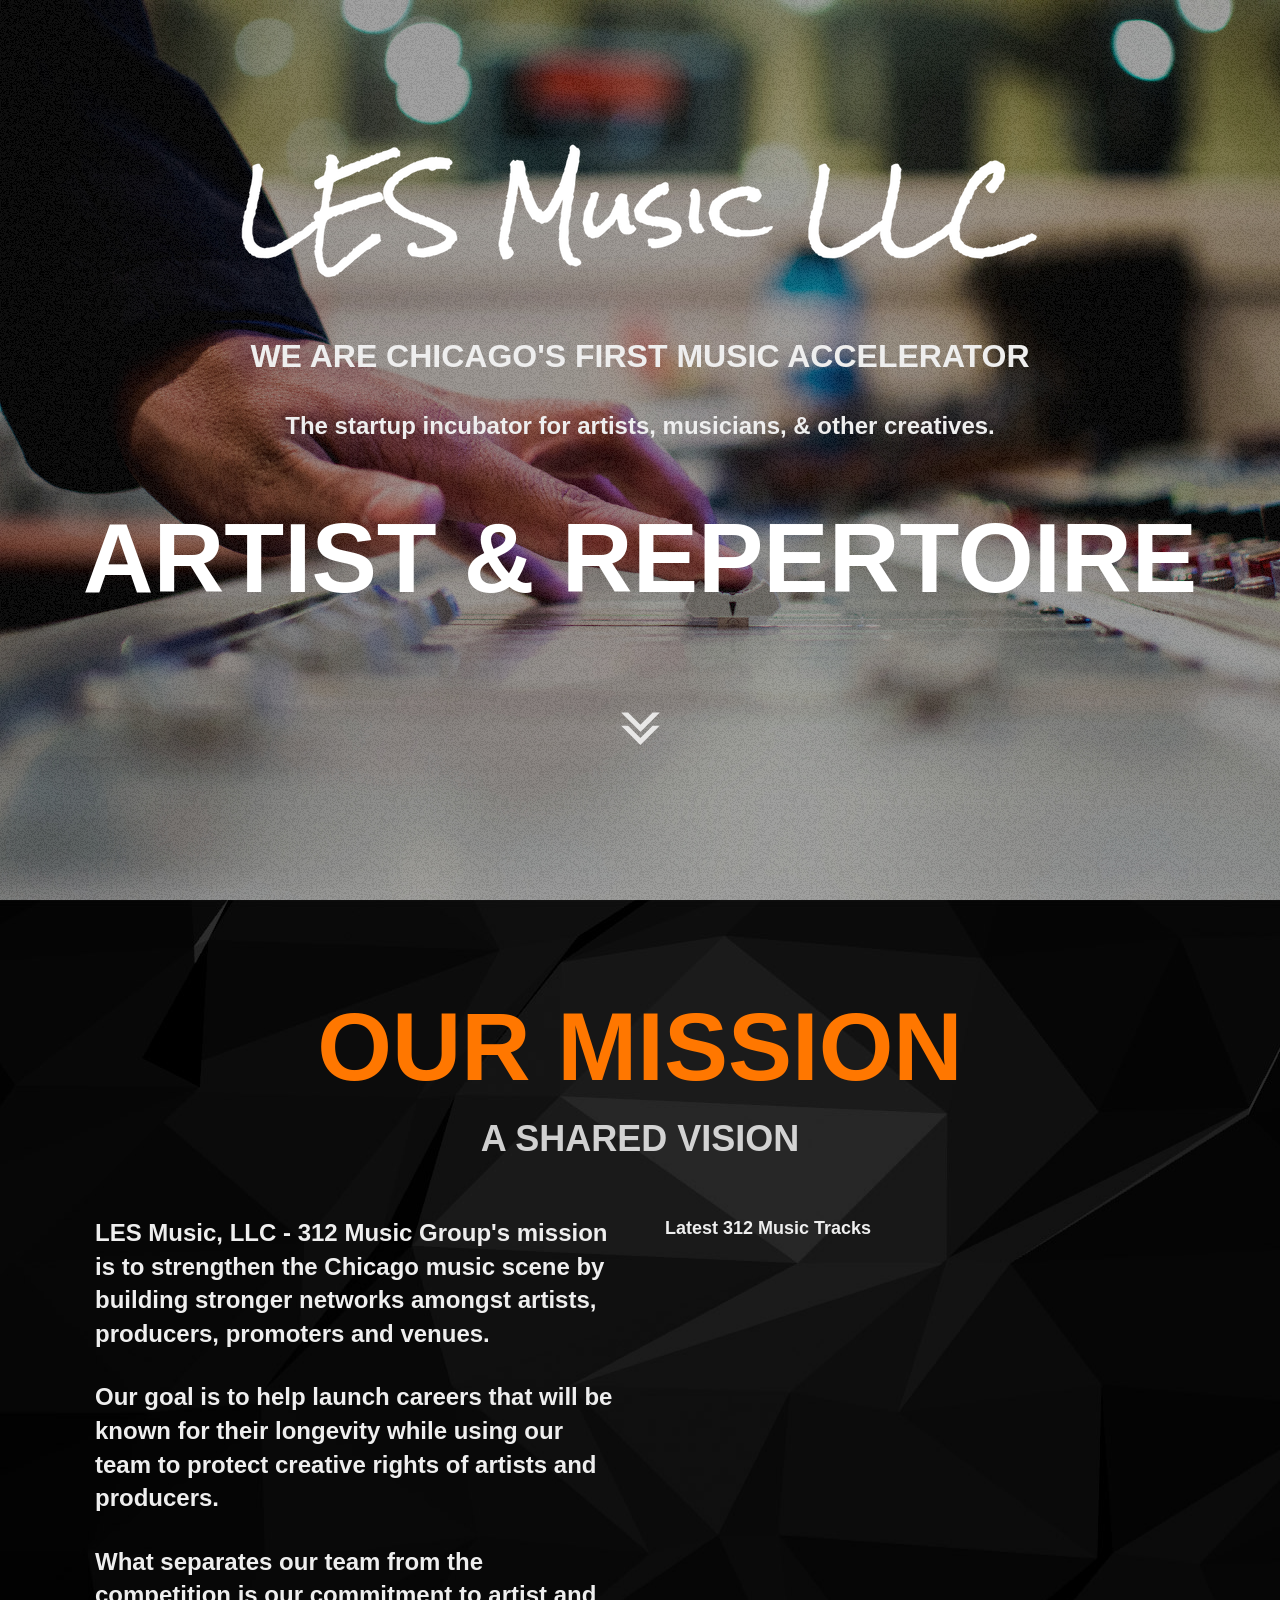
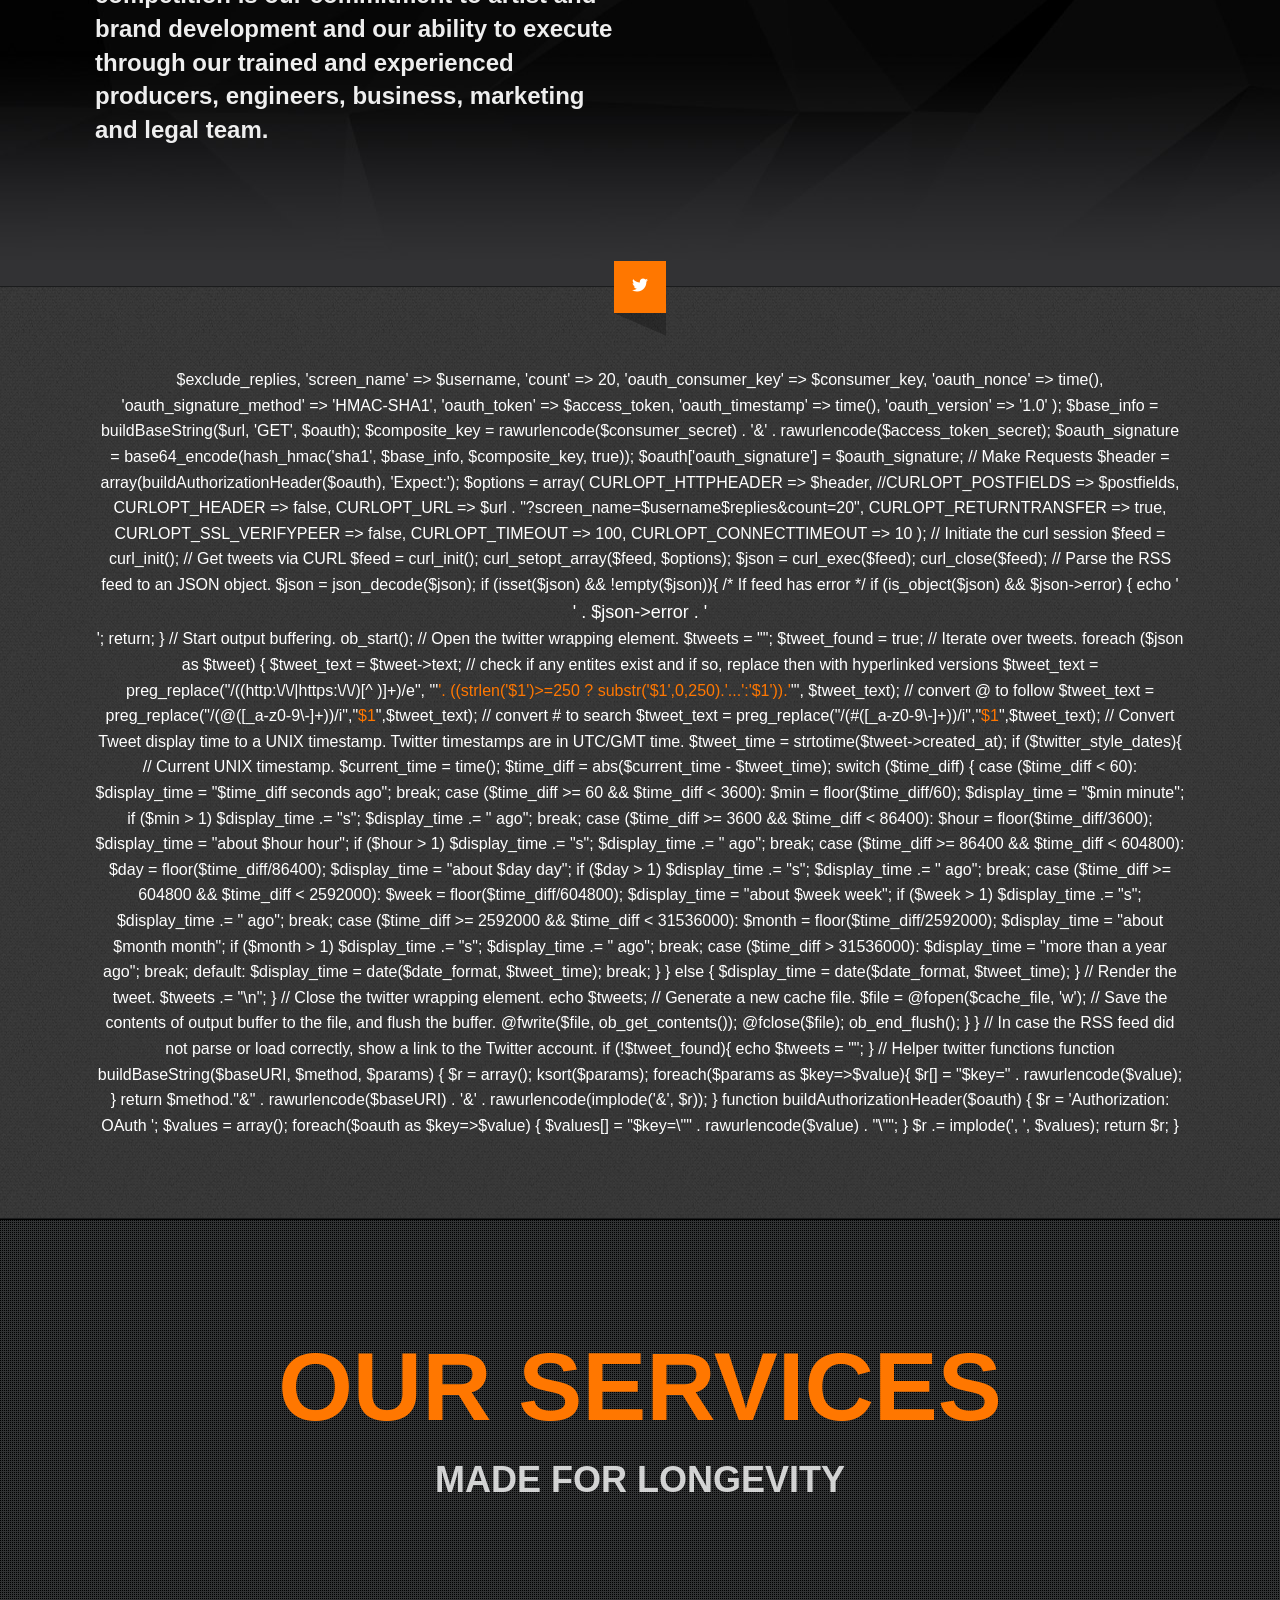
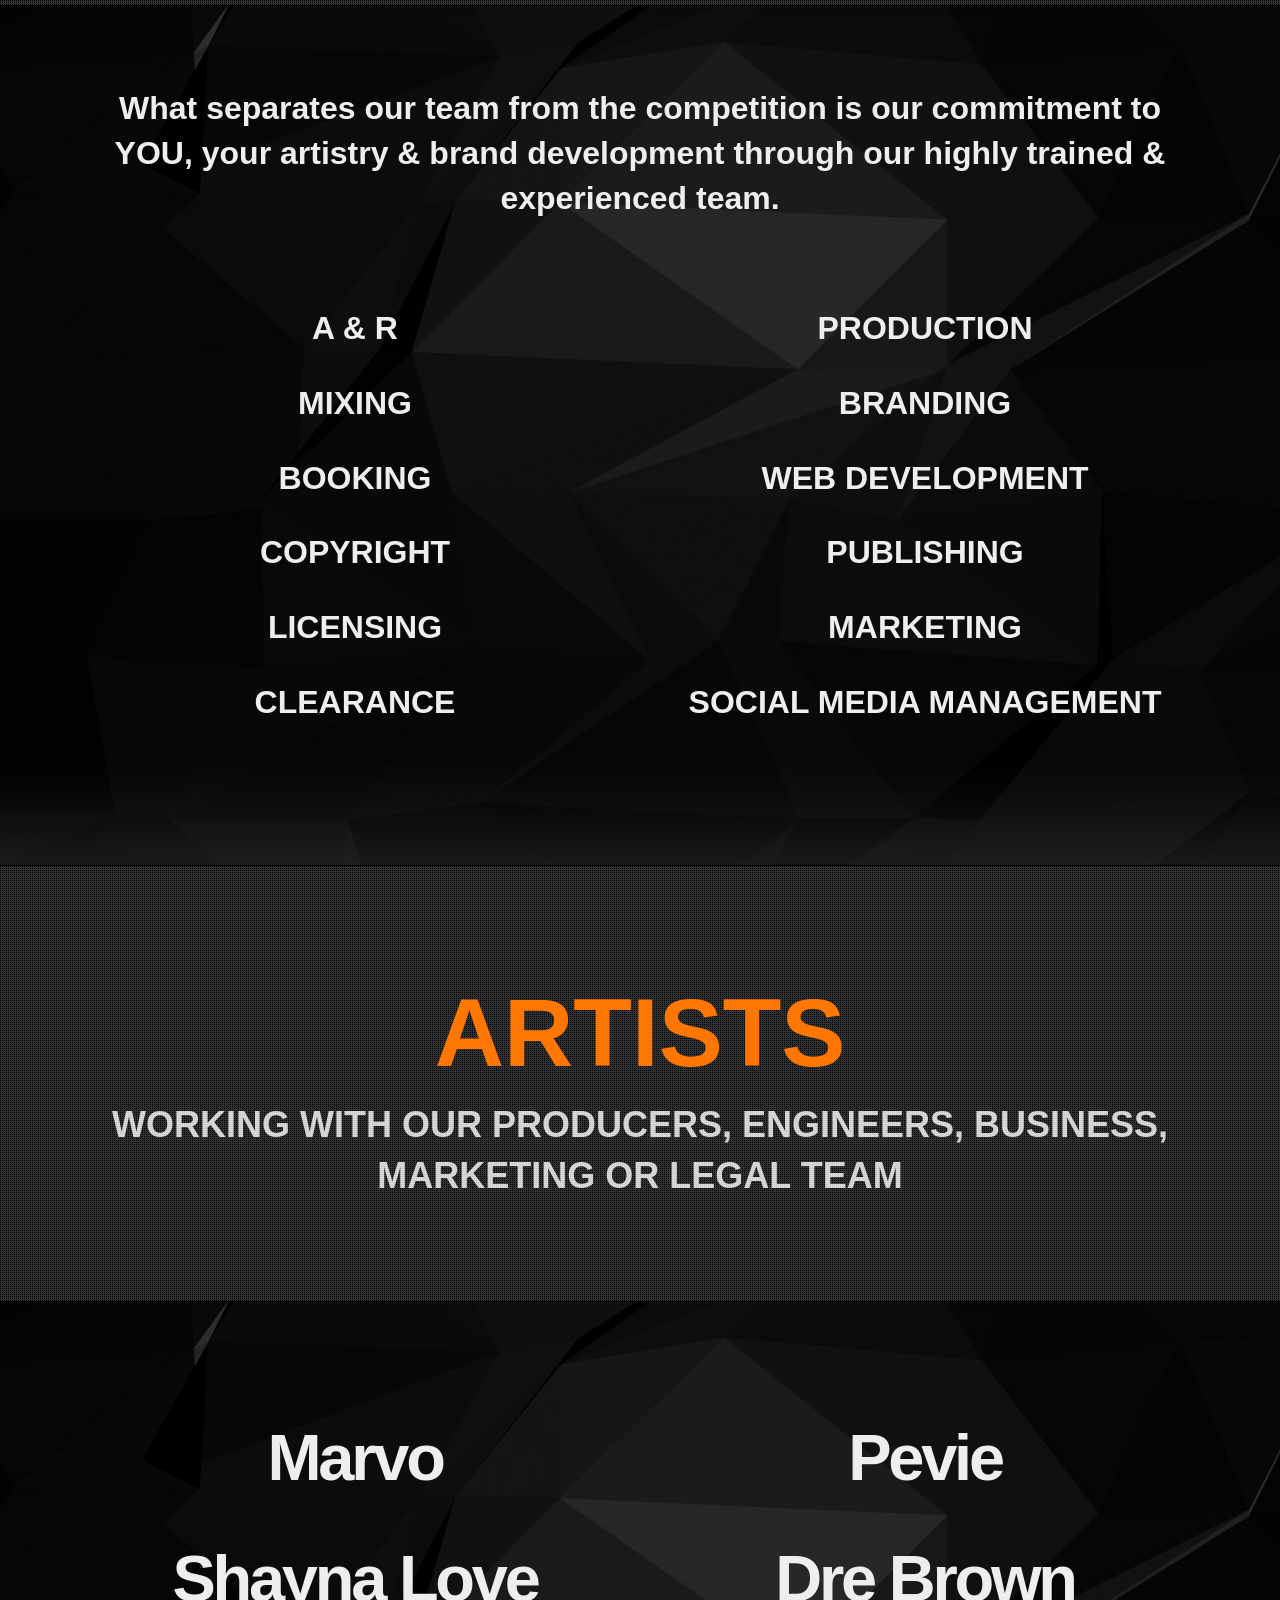
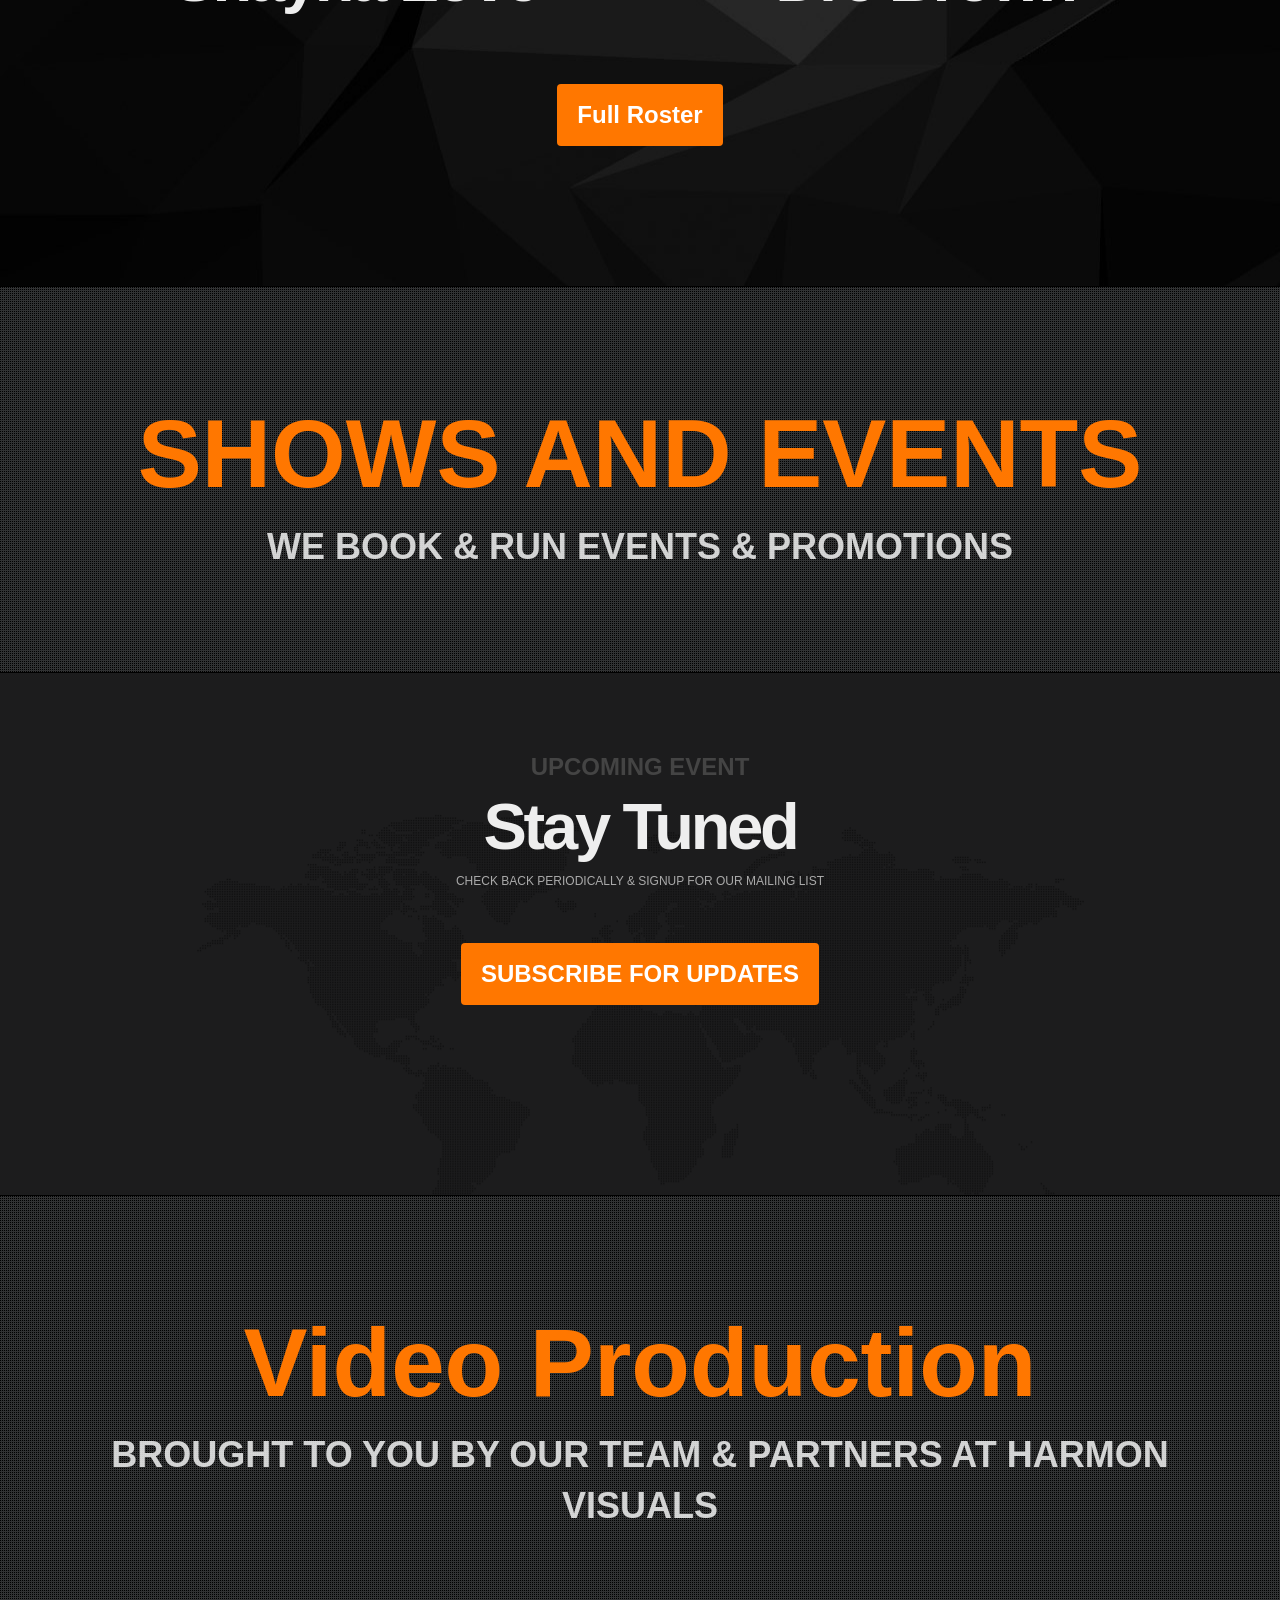
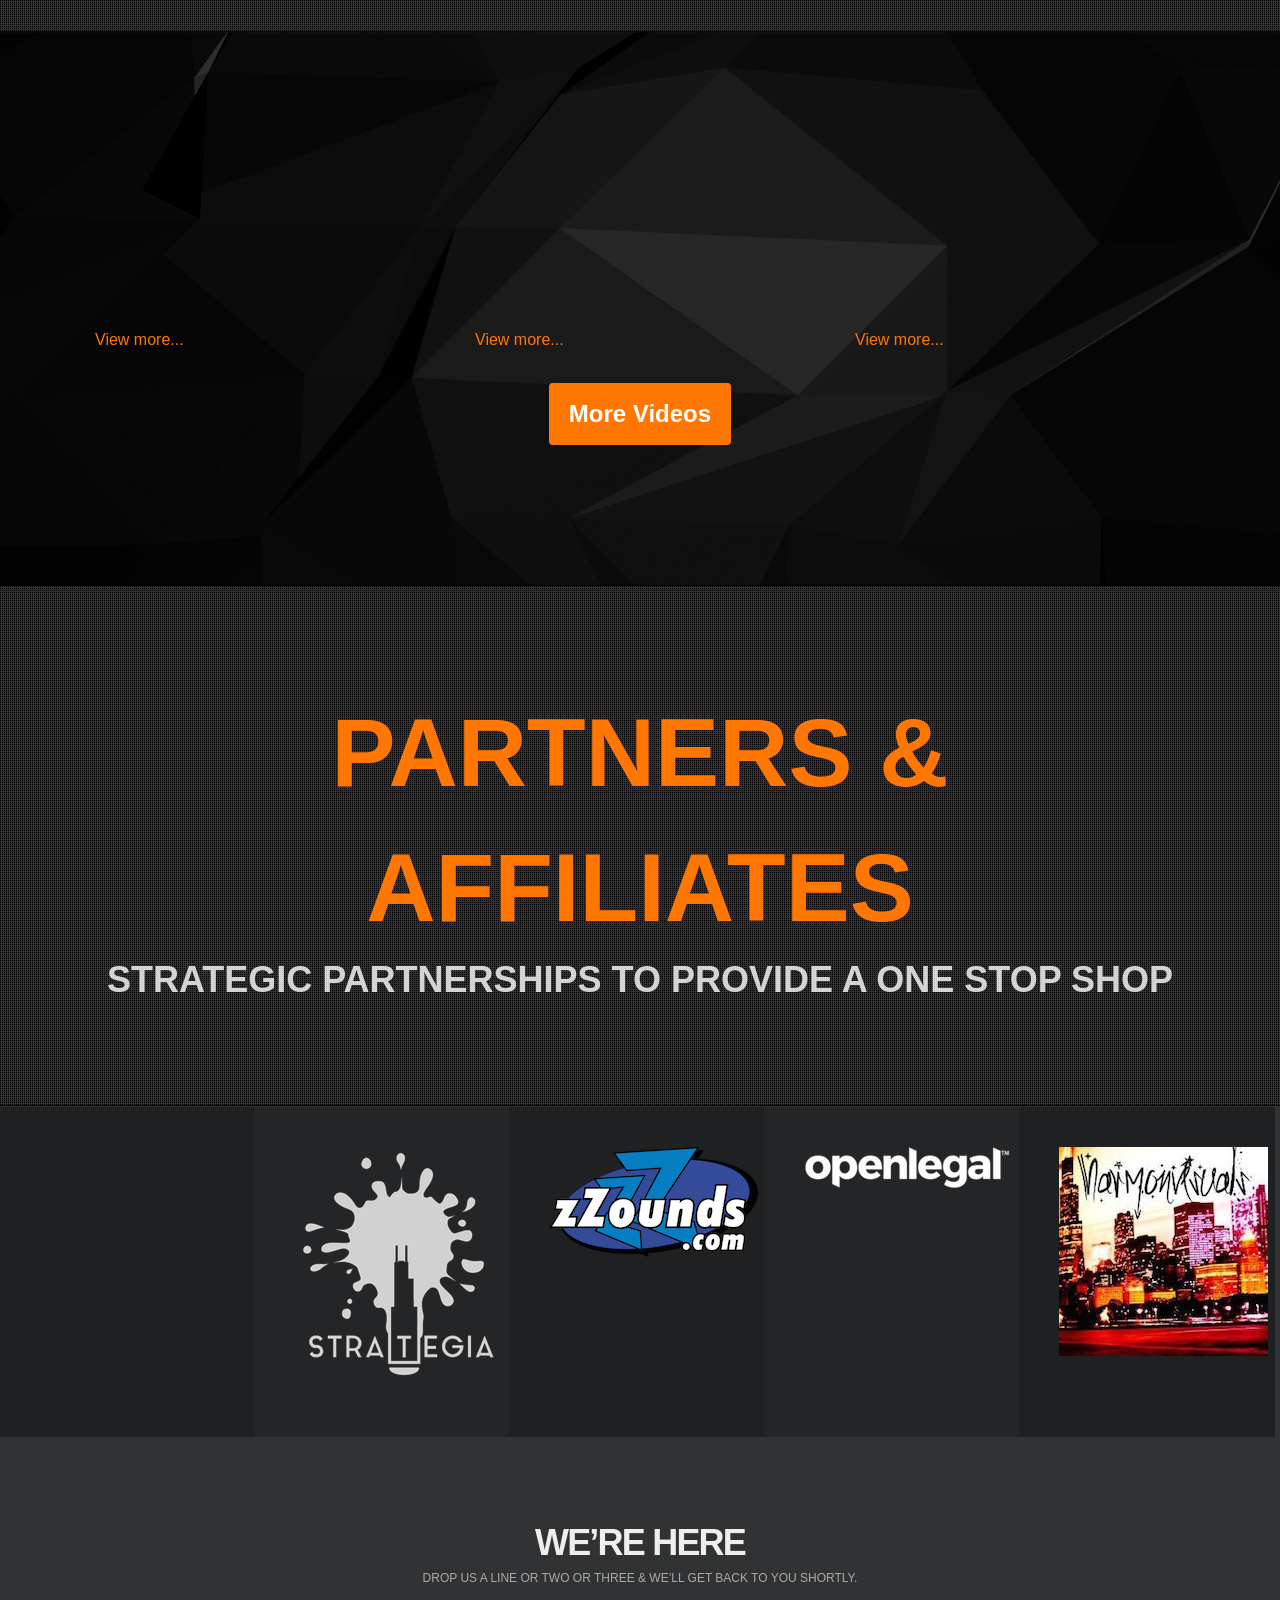
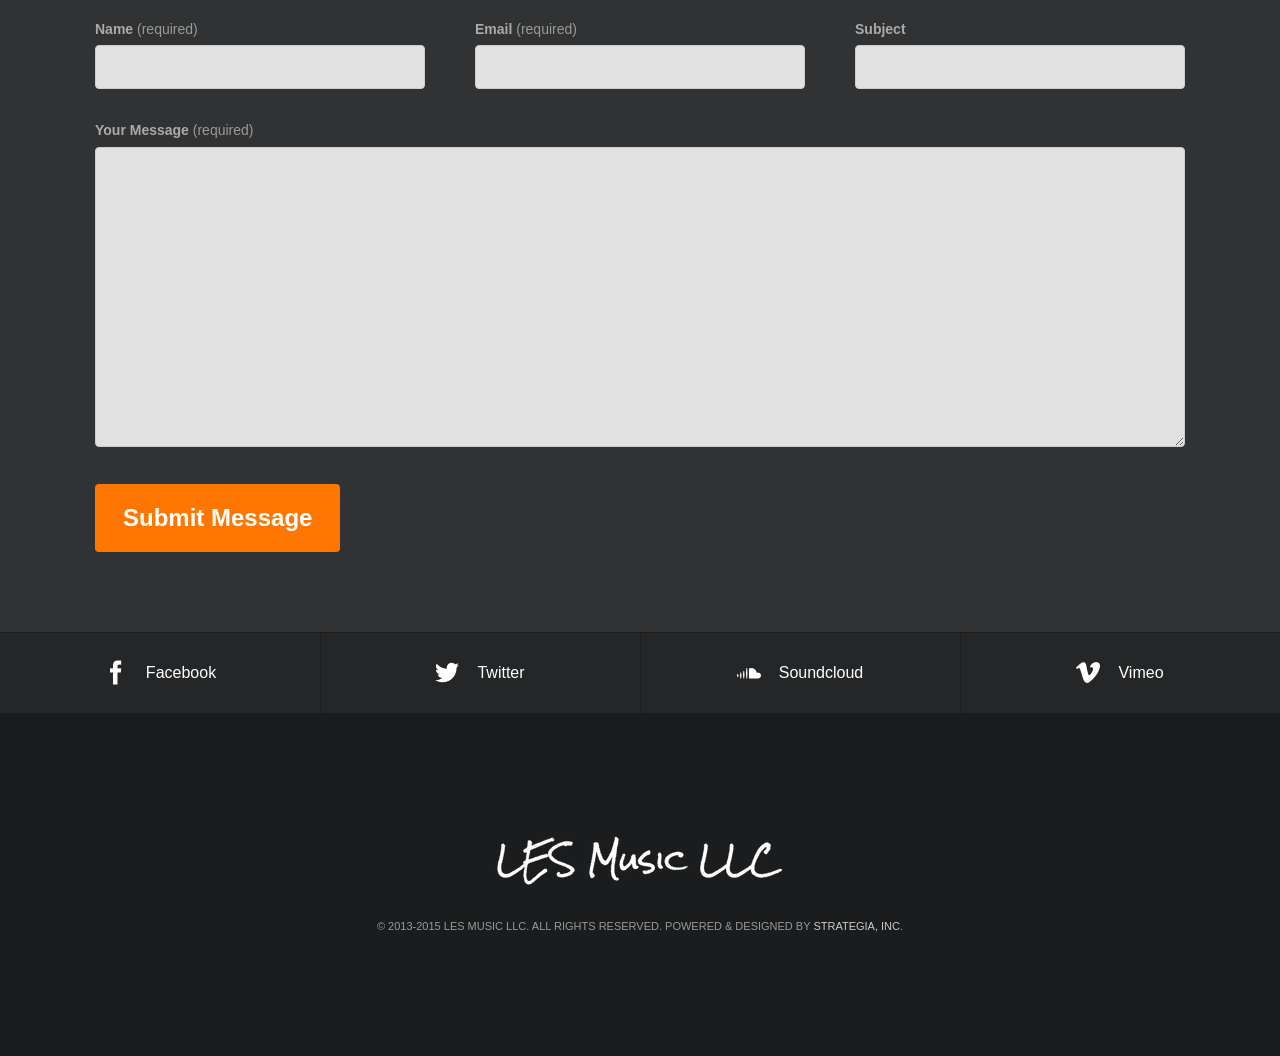
==== commit f32d9c2f: "Added .gitignore" ====
--- a/index.html
+++ b/index.html
@@ -334,7 +334,7 @@
 		<!-- /container -->
 		<div class="container clearfix">
 			<h2 class="section-heading">ARTISTS</h2>
-			<h6 class="section-sub-heading">DEVELOPED BY OUR PRODUCERS, ENGINEERS, BUSINESS, MARKETING OR LEGAL TEAM</h6>
+			<h6 class="section-sub-heading">WORKING WITH OUR PRODUCERS, ENGINEERS, BUSINESS, MARKETING OR LEGAL TEAM</h6>
 		</div>
 		<!-- /container -->
 	</div>
